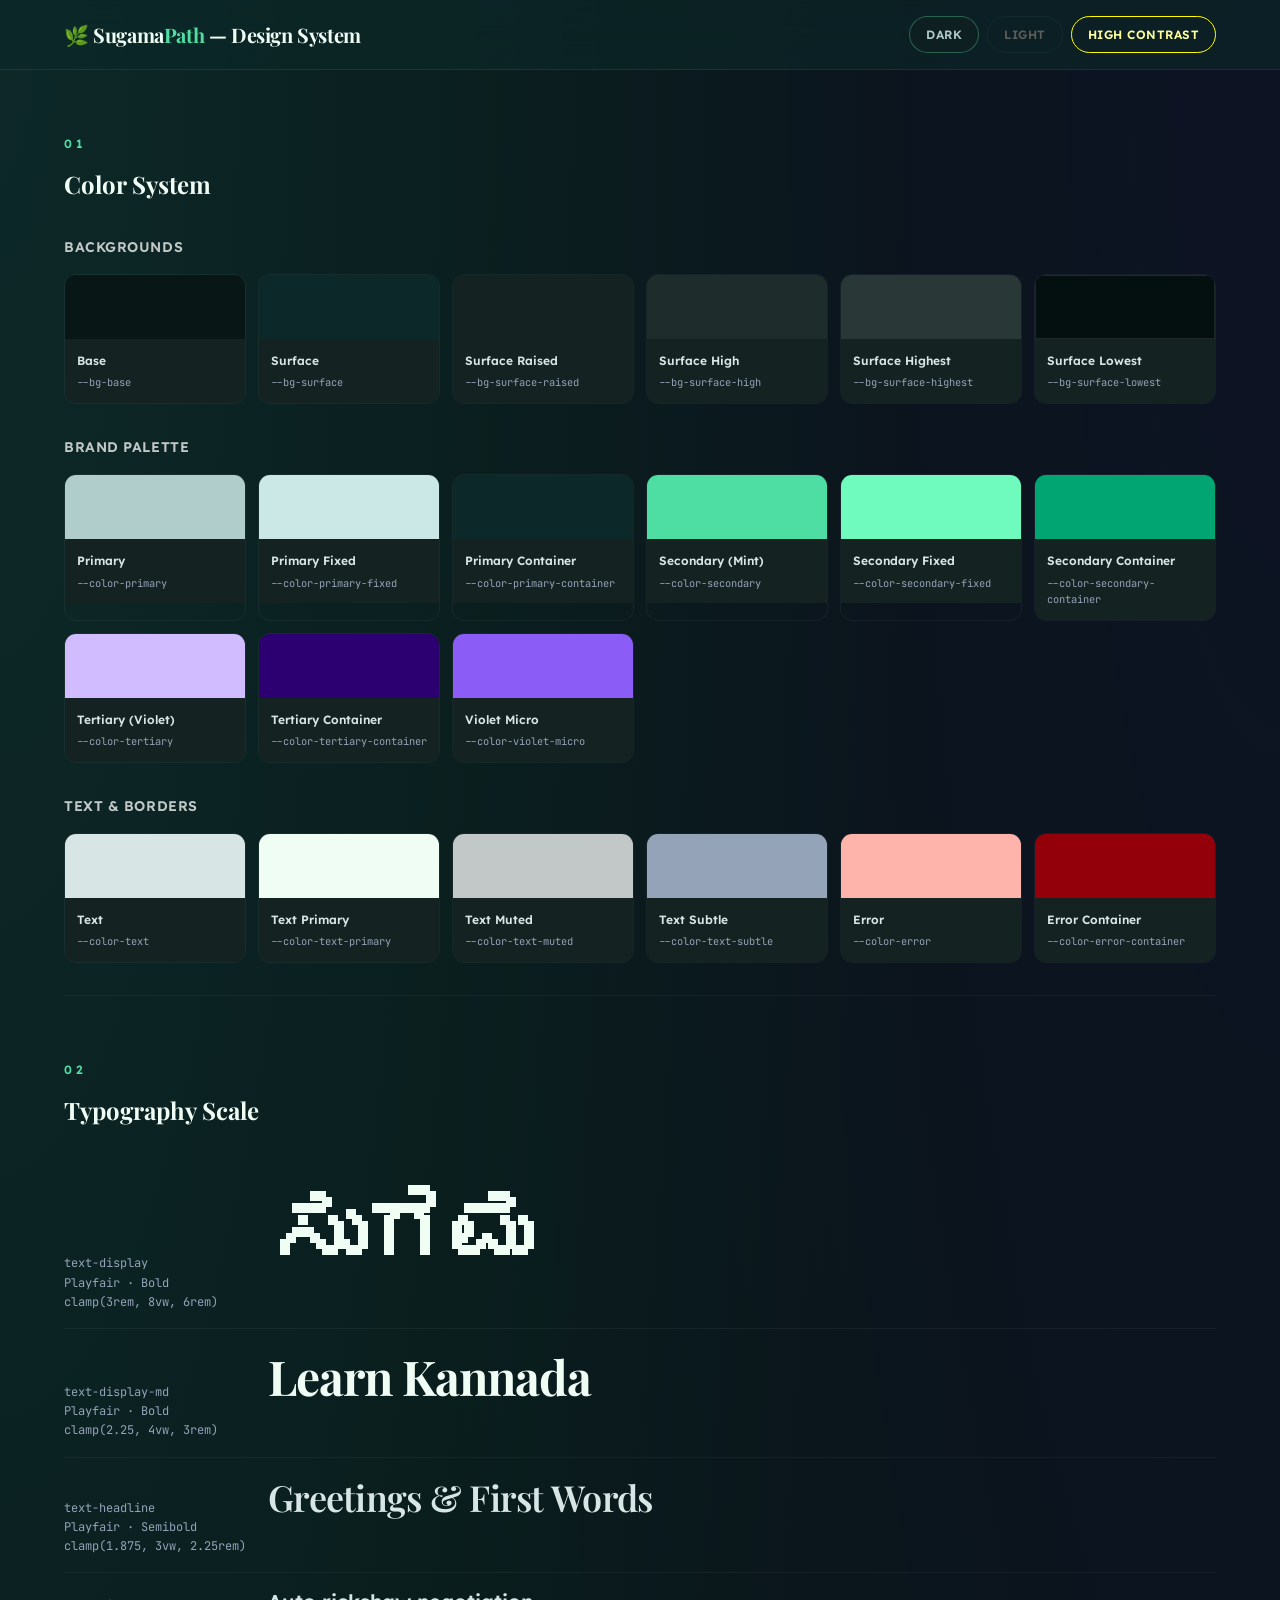
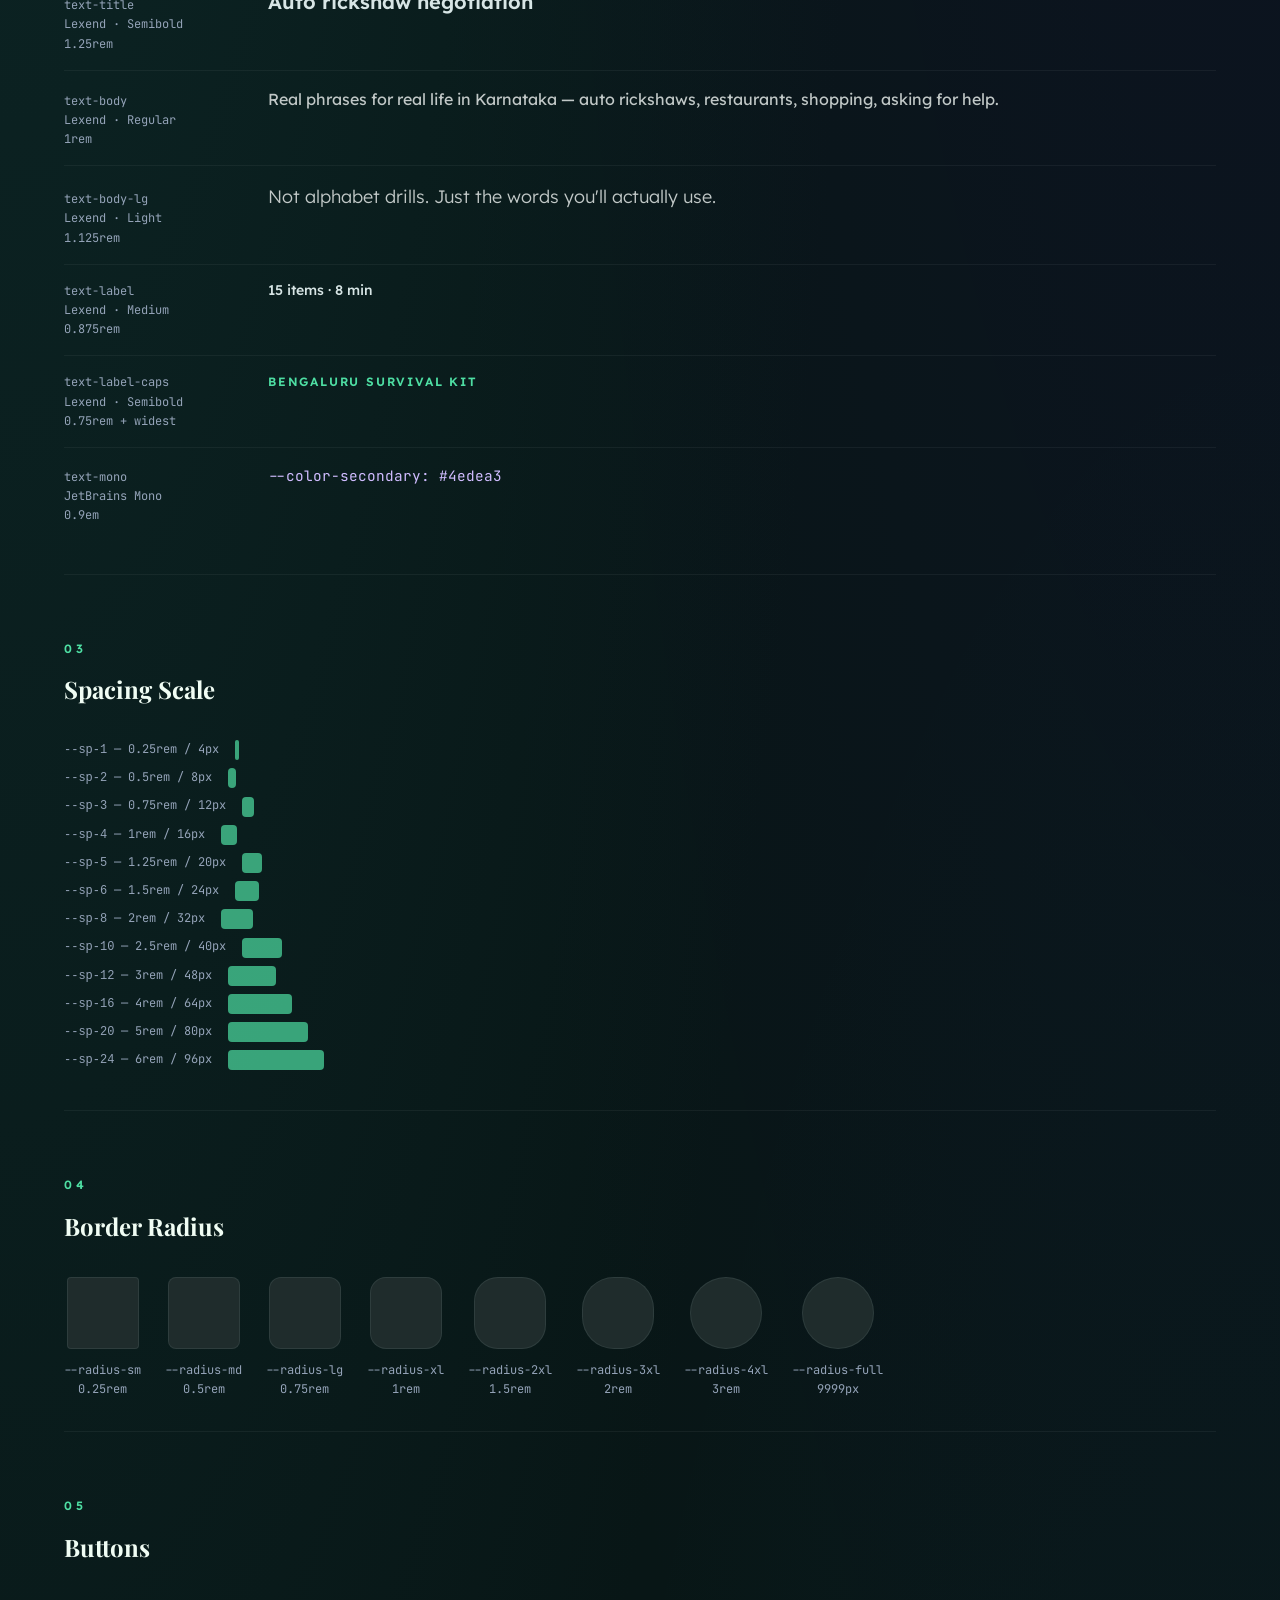
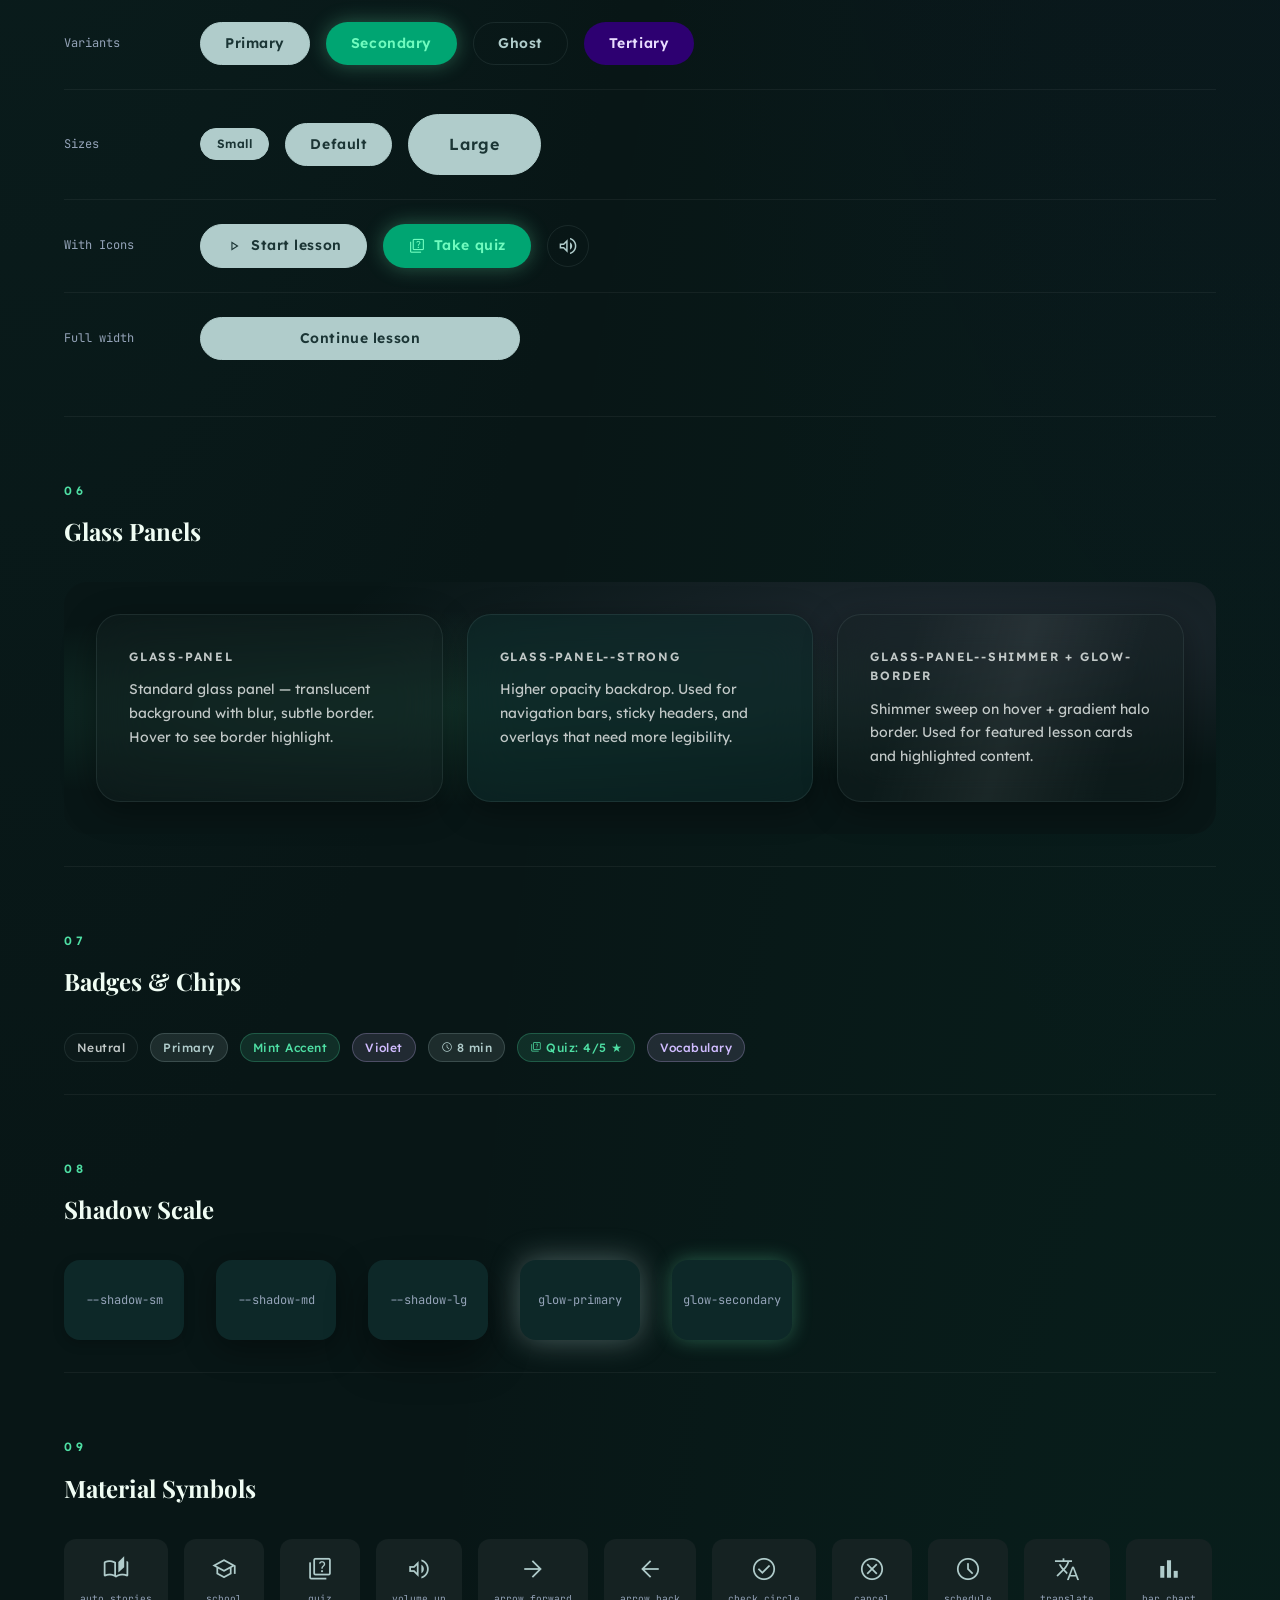
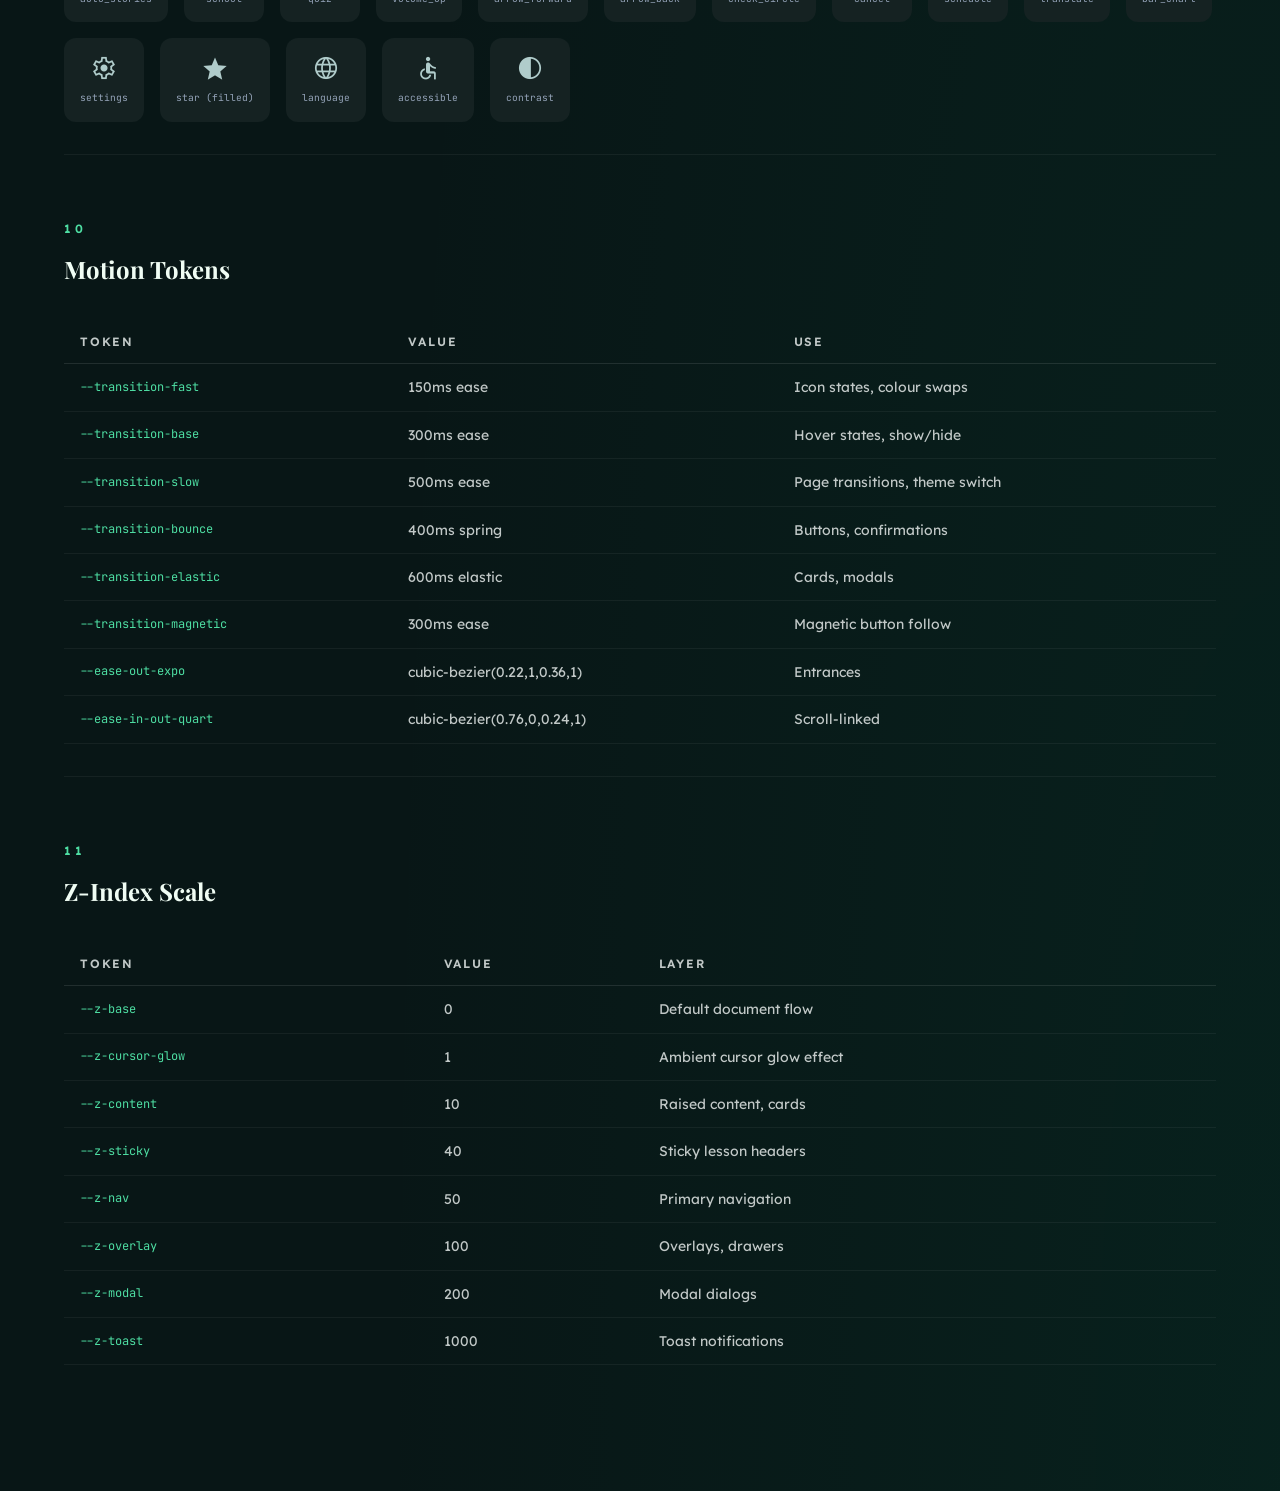
==== _design-system.html @ c5f4e452 "Phase 1: design system foundation (3 themes, glass panels, typography)" ====
<!DOCTYPE html>
<html lang="en" data-theme="dark">
<head>
  <meta charset="UTF-8" />
  <meta name="viewport" content="width=device-width, initial-scale=1.0" />
  <title>Design System — SugamaPath</title>
  <link rel="stylesheet" href="css/design-tokens.css" />
  <link rel="stylesheet" href="css/base.css" />
  <style>
    /* ── Page chrome ─────────────────────────────────────────────── */
    body {
      padding-bottom: var(--sp-24);
    }

    .ds-header {
      position: sticky;
      top: 0;
      z-index: var(--z-nav);
      background: var(--glass-bg-strong);
      backdrop-filter: blur(var(--glass-blur));
      -webkit-backdrop-filter: blur(var(--glass-blur));
      border-bottom: 1px solid var(--glass-border);
      padding: var(--sp-4) 0;
    }

    .ds-header__inner {
      display: flex;
      align-items: center;
      justify-content: space-between;
      gap: var(--sp-4);
      flex-wrap: wrap;
    }

    .ds-wordmark {
      font-family: var(--font-display);
      font-size: var(--text-xl);
      font-weight: var(--weight-bold);
      color: var(--color-text-primary);
      letter-spacing: var(--tracking-snug);
    }

    .ds-wordmark span { color: var(--color-secondary); }

    .ds-theme-switcher {
      display: flex;
      gap: var(--sp-2);
    }

    .ds-theme-btn {
      padding: var(--sp-2) var(--sp-4);
      border-radius: var(--radius-full);
      border: 1px solid var(--glass-border);
      background: transparent;
      color: var(--color-text-muted);
      font-size: var(--text-xs);
      font-weight: var(--weight-semibold);
      letter-spacing: var(--tracking-wide);
      text-transform: uppercase;
      cursor: pointer;
      transition: all var(--transition-base);
    }

    .ds-theme-btn:hover,
    .ds-theme-btn.is-active {
      background: var(--glass-bg);
      color: var(--color-primary);
      border-color: var(--glass-border-hover);
    }

    /* ── Section chrome ──────────────────────────────────────────── */
    .ds-section {
      padding: var(--sp-16) 0 var(--sp-8);
    }

    .ds-section + .ds-section {
      border-top: 1px solid var(--color-border-subtle);
    }

    .ds-section-label {
      font-size: var(--text-xs);
      font-weight: var(--weight-semibold);
      letter-spacing: var(--tracking-caps);
      text-transform: uppercase;
      color: var(--color-secondary);
      margin-bottom: var(--sp-3);
    }

    .ds-section-title {
      font-family: var(--font-display);
      font-size: var(--text-2xl);
      font-weight: var(--weight-bold);
      color: var(--color-text-primary);
      margin-bottom: var(--sp-8);
    }

    /* ── Color swatches ──────────────────────────────────────────── */
    .ds-swatch-grid {
      display: grid;
      grid-template-columns: repeat(auto-fill, minmax(160px, 1fr));
      gap: var(--sp-3);
    }

    .ds-swatch {
      border-radius: var(--radius-lg);
      overflow: hidden;
      border: 1px solid var(--color-border-subtle);
    }

    .ds-swatch__color {
      height: 64px;
    }

    .ds-swatch__info {
      padding: var(--sp-3);
      background: var(--bg-surface-raised);
    }

    .ds-swatch__name {
      font-size: var(--text-xs);
      font-weight: var(--weight-semibold);
      color: var(--color-text);
      margin-bottom: var(--sp-1);
      white-space: nowrap;
      overflow: hidden;
      text-overflow: ellipsis;
    }

    .ds-swatch__var {
      font-family: var(--font-mono);
      font-size: 0.65rem;
      color: var(--color-text-subtle);
    }

    /* ── Type scale ──────────────────────────────────────────────── */
    .ds-type-row {
      display: grid;
      grid-template-columns: 180px 1fr;
      align-items: baseline;
      gap: var(--sp-6);
      padding: var(--sp-4) 0;
      border-bottom: 1px solid var(--color-border-subtle);
    }

    .ds-type-row:last-child { border-bottom: none; }

    .ds-type-meta {
      font-family: var(--font-mono);
      font-size: var(--text-xs);
      color: var(--color-text-subtle);
      white-space: nowrap;
    }

    /* ── Spacing ─────────────────────────────────────────────────── */
    .ds-spacing-row {
      display: flex;
      align-items: center;
      gap: var(--sp-4);
      margin-bottom: var(--sp-2);
    }

    .ds-spacing-bar {
      background: var(--color-secondary);
      height: 20px;
      border-radius: var(--radius-sm);
      opacity: 0.7;
      transition: opacity var(--transition-fast);
    }

    .ds-spacing-bar:hover { opacity: 1; }

    .ds-spacing-label {
      font-family: var(--font-mono);
      font-size: var(--text-xs);
      color: var(--color-text-subtle);
      white-space: nowrap;
      min-width: 140px;
    }

    /* ── Radius ──────────────────────────────────────────────────── */
    .ds-radius-grid {
      display: flex;
      flex-wrap: wrap;
      gap: var(--sp-6);
      align-items: flex-end;
    }

    .ds-radius-item {
      display: flex;
      flex-direction: column;
      align-items: center;
      gap: var(--sp-3);
    }

    .ds-radius-box {
      width: 72px;
      height: 72px;
      background: var(--bg-surface-high);
      border: 1px solid var(--glass-border);
    }

    .ds-radius-label {
      font-family: var(--font-mono);
      font-size: var(--text-xs);
      color: var(--color-text-subtle);
      text-align: center;
    }

    /* ── Button row ──────────────────────────────────────────────── */
    .ds-row {
      display: flex;
      flex-wrap: wrap;
      gap: var(--sp-4);
      align-items: center;
      padding: var(--sp-6) 0;
      border-bottom: 1px solid var(--color-border-subtle);
    }

    .ds-row:last-child { border-bottom: none; }

    .ds-row-label {
      font-family: var(--font-mono);
      font-size: var(--text-xs);
      color: var(--color-text-subtle);
      min-width: 120px;
    }

    /* ── Glass demo panels ───────────────────────────────────────── */
    .ds-glass-grid {
      display: grid;
      grid-template-columns: repeat(auto-fill, minmax(260px, 1fr));
      gap: var(--sp-6);
    }

    .ds-glass-demo {
      padding: var(--sp-8);
    }

    .ds-glass-demo__label {
      font-size: var(--text-xs);
      font-weight: var(--weight-semibold);
      letter-spacing: var(--tracking-widest);
      text-transform: uppercase;
      color: var(--color-text-muted);
      margin-bottom: var(--sp-3);
    }

    .ds-glass-demo__body {
      font-size: var(--text-sm);
      color: var(--color-text-muted);
      line-height: var(--leading-relaxed);
    }

    /* ── Shadow scale ────────────────────────────────────────────── */
    .ds-shadow-grid {
      display: flex;
      flex-wrap: wrap;
      gap: var(--sp-8);
    }

    .ds-shadow-box {
      width: 120px;
      height: 80px;
      border-radius: var(--radius-xl);
      background: var(--bg-surface);
      display: flex;
      align-items: center;
      justify-content: center;
    }

    .ds-shadow-box span {
      font-family: var(--font-mono);
      font-size: var(--text-xs);
      color: var(--color-text-subtle);
    }

    /* ── Icon grid ───────────────────────────────────────────────── */
    .ds-icon-grid {
      display: flex;
      flex-wrap: wrap;
      gap: var(--sp-4);
    }

    .ds-icon-item {
      display: flex;
      flex-direction: column;
      align-items: center;
      gap: var(--sp-2);
      padding: var(--sp-4);
      background: var(--bg-surface-raised);
      border-radius: var(--radius-lg);
      min-width: 80px;
    }

    .ds-icon-item .material-symbols-outlined {
      font-size: 28px;
      color: var(--color-primary);
    }

    .ds-icon-item span:last-child {
      font-family: var(--font-mono);
      font-size: 0.6rem;
      color: var(--color-text-subtle);
      text-align: center;
    }

    /* ── Token table ─────────────────────────────────────────────── */
    .ds-token-table {
      width: 100%;
      border-collapse: collapse;
      font-size: var(--text-sm);
    }

    .ds-token-table th {
      text-align: left;
      padding: var(--sp-3) var(--sp-4);
      border-bottom: 1px solid var(--color-border);
      color: var(--color-text-muted);
      font-size: var(--text-xs);
      font-weight: var(--weight-semibold);
      letter-spacing: var(--tracking-widest);
      text-transform: uppercase;
    }

    .ds-token-table td {
      padding: var(--sp-3) var(--sp-4);
      border-bottom: 1px solid var(--color-border-subtle);
      color: var(--color-text-muted);
      vertical-align: middle;
    }

    .ds-token-table td:first-child {
      font-family: var(--font-mono);
      font-size: var(--text-xs);
      color: var(--color-secondary);
    }

    .ds-token-preview {
      display: inline-block;
      width: 20px;
      height: 20px;
      border-radius: var(--radius-sm);
      border: 1px solid var(--color-border-subtle);
      vertical-align: middle;
      margin-right: var(--sp-2);
    }

    /* ── Gradient backdrop for glass demos ───────────────────────── */
    .ds-glass-backdrop {
      background:
        radial-gradient(at 30% 50%, rgba(78, 222, 163, 0.15) 0%, transparent 55%),
        radial-gradient(at 80% 20%, rgba(208, 188, 255, 0.12) 0%, transparent 50%),
        var(--bg-base);
      border-radius: var(--radius-2xl);
      padding: var(--sp-8);
    }
  </style>
</head>
<body class="mesh-bg">

<a class="skip-nav" href="#ds-content">Skip to content</a>

<!-- ── Sticky header ──────────────────────────────────────────── -->
<header class="ds-header">
  <div class="container">
    <div class="ds-header__inner">
      <div class="ds-wordmark">🌿 Sugama<span>Path</span> — Design System</div>
      <div class="ds-theme-switcher" role="group" aria-label="Theme switcher">
        <button class="ds-theme-btn is-active" data-theme="dark"  id="btn-dark">Dark</button>
        <button class="ds-theme-btn"            data-theme="light" id="btn-light">Light</button>
        <button class="ds-theme-btn"            data-theme="hc"    id="btn-hc">High Contrast</button>
      </div>
    </div>
  </div>
</header>

<main id="ds-content">
  <div class="container">

    <!-- ═══════════════════════════════════════════════════════ -->
    <!-- COLORS                                                  -->
    <!-- ═══════════════════════════════════════════════════════ -->
    <section class="ds-section" aria-labelledby="sec-colors">
      <div class="ds-section-label">01</div>
      <h2 class="ds-section-title" id="sec-colors">Color System</h2>

      <h3 style="font-size:var(--text-sm);color:var(--color-text-muted);margin-bottom:var(--sp-4);font-weight:var(--weight-semibold);letter-spacing:var(--tracking-wide);text-transform:uppercase">Backgrounds</h3>
      <div class="ds-swatch-grid" style="margin-bottom:var(--sp-8)">
        <div class="ds-swatch"><div class="ds-swatch__color" style="background:var(--bg-base)"></div><div class="ds-swatch__info"><div class="ds-swatch__name">Base</div><div class="ds-swatch__var">--bg-base</div></div></div>
        <div class="ds-swatch"><div class="ds-swatch__color" style="background:var(--bg-surface)"></div><div class="ds-swatch__info"><div class="ds-swatch__name">Surface</div><div class="ds-swatch__var">--bg-surface</div></div></div>
        <div class="ds-swatch"><div class="ds-swatch__color" style="background:var(--bg-surface-raised)"></div><div class="ds-swatch__info"><div class="ds-swatch__name">Surface Raised</div><div class="ds-swatch__var">--bg-surface-raised</div></div></div>
        <div class="ds-swatch"><div class="ds-swatch__color" style="background:var(--bg-surface-high)"></div><div class="ds-swatch__info"><div class="ds-swatch__name">Surface High</div><div class="ds-swatch__var">--bg-surface-high</div></div></div>
        <div class="ds-swatch"><div class="ds-swatch__color" style="background:var(--bg-surface-highest)"></div><div class="ds-swatch__info"><div class="ds-swatch__name">Surface Highest</div><div class="ds-swatch__var">--bg-surface-highest</div></div></div>
        <div class="ds-swatch"><div class="ds-swatch__color" style="background:var(--bg-surface-lowest);border:1px solid var(--color-border)"></div><div class="ds-swatch__info"><div class="ds-swatch__name">Surface Lowest</div><div class="ds-swatch__var">--bg-surface-lowest</div></div></div>
      </div>

      <h3 style="font-size:var(--text-sm);color:var(--color-text-muted);margin-bottom:var(--sp-4);font-weight:var(--weight-semibold);letter-spacing:var(--tracking-wide);text-transform:uppercase">Brand Palette</h3>
      <div class="ds-swatch-grid" style="margin-bottom:var(--sp-8)">
        <div class="ds-swatch"><div class="ds-swatch__color" style="background:var(--color-primary)"></div><div class="ds-swatch__info"><div class="ds-swatch__name">Primary</div><div class="ds-swatch__var">--color-primary</div></div></div>
        <div class="ds-swatch"><div class="ds-swatch__color" style="background:var(--color-primary-fixed)"></div><div class="ds-swatch__info"><div class="ds-swatch__name">Primary Fixed</div><div class="ds-swatch__var">--color-primary-fixed</div></div></div>
        <div class="ds-swatch"><div class="ds-swatch__color" style="background:var(--color-primary-container)"></div><div class="ds-swatch__info"><div class="ds-swatch__name">Primary Container</div><div class="ds-swatch__var">--color-primary-container</div></div></div>
        <div class="ds-swatch"><div class="ds-swatch__color" style="background:var(--color-secondary)"></div><div class="ds-swatch__info"><div class="ds-swatch__name">Secondary (Mint)</div><div class="ds-swatch__var">--color-secondary</div></div></div>
        <div class="ds-swatch"><div class="ds-swatch__color" style="background:var(--color-secondary-fixed)"></div><div class="ds-swatch__info"><div class="ds-swatch__name">Secondary Fixed</div><div class="ds-swatch__var">--color-secondary-fixed</div></div></div>
        <div class="ds-swatch"><div class="ds-swatch__color" style="background:var(--color-secondary-container)"></div><div class="ds-swatch__info"><div class="ds-swatch__name">Secondary Container</div><div class="ds-swatch__var">--color-secondary-container</div></div></div>
        <div class="ds-swatch"><div class="ds-swatch__color" style="background:var(--color-tertiary)"></div><div class="ds-swatch__info"><div class="ds-swatch__name">Tertiary (Violet)</div><div class="ds-swatch__var">--color-tertiary</div></div></div>
        <div class="ds-swatch"><div class="ds-swatch__color" style="background:var(--color-tertiary-container)"></div><div class="ds-swatch__info"><div class="ds-swatch__name">Tertiary Container</div><div class="ds-swatch__var">--color-tertiary-container</div></div></div>
        <div class="ds-swatch"><div class="ds-swatch__color" style="background:var(--color-violet-micro)"></div><div class="ds-swatch__info"><div class="ds-swatch__name">Violet Micro</div><div class="ds-swatch__var">--color-violet-micro</div></div></div>
      </div>

      <h3 style="font-size:var(--text-sm);color:var(--color-text-muted);margin-bottom:var(--sp-4);font-weight:var(--weight-semibold);letter-spacing:var(--tracking-wide);text-transform:uppercase">Text & Borders</h3>
      <div class="ds-swatch-grid">
        <div class="ds-swatch"><div class="ds-swatch__color" style="background:var(--color-text)"></div><div class="ds-swatch__info"><div class="ds-swatch__name">Text</div><div class="ds-swatch__var">--color-text</div></div></div>
        <div class="ds-swatch"><div class="ds-swatch__color" style="background:var(--color-text-primary)"></div><div class="ds-swatch__info"><div class="ds-swatch__name">Text Primary</div><div class="ds-swatch__var">--color-text-primary</div></div></div>
        <div class="ds-swatch"><div class="ds-swatch__color" style="background:var(--color-text-muted)"></div><div class="ds-swatch__info"><div class="ds-swatch__name">Text Muted</div><div class="ds-swatch__var">--color-text-muted</div></div></div>
        <div class="ds-swatch"><div class="ds-swatch__color" style="background:var(--color-text-subtle)"></div><div class="ds-swatch__info"><div class="ds-swatch__name">Text Subtle</div><div class="ds-swatch__var">--color-text-subtle</div></div></div>
        <div class="ds-swatch"><div class="ds-swatch__color" style="background:var(--color-error)"></div><div class="ds-swatch__info"><div class="ds-swatch__name">Error</div><div class="ds-swatch__var">--color-error</div></div></div>
        <div class="ds-swatch"><div class="ds-swatch__color" style="background:var(--color-error-container)"></div><div class="ds-swatch__info"><div class="ds-swatch__name">Error Container</div><div class="ds-swatch__var">--color-error-container</div></div></div>
      </div>
    </section>

    <!-- ═══════════════════════════════════════════════════════ -->
    <!-- TYPOGRAPHY                                              -->
    <!-- ═══════════════════════════════════════════════════════ -->
    <section class="ds-section" aria-labelledby="sec-type">
      <div class="ds-section-label">02</div>
      <h2 class="ds-section-title" id="sec-type">Typography Scale</h2>

      <div class="ds-type-row">
        <div class="ds-type-meta">text-display<br>Playfair · Bold<br>clamp(3rem, 8vw, 6rem)</div>
        <div class="text-display text-primary" style="line-height:1.05">ಸುಗಮ</div>
      </div>
      <div class="ds-type-row">
        <div class="ds-type-meta">text-display-md<br>Playfair · Bold<br>clamp(2.25, 4vw, 3rem)</div>
        <div class="text-display-md text-primary">Learn Kannada</div>
      </div>
      <div class="ds-type-row">
        <div class="ds-type-meta">text-headline<br>Playfair · Semibold<br>clamp(1.875, 3vw, 2.25rem)</div>
        <div class="text-headline" style="color:var(--color-text)">Greetings & First Words</div>
      </div>
      <div class="ds-type-row">
        <div class="ds-type-meta">text-title<br>Lexend · Semibold<br>1.25rem</div>
        <div class="text-title" style="color:var(--color-text)">Auto rickshaw negotiation</div>
      </div>
      <div class="ds-type-row">
        <div class="ds-type-meta">text-body<br>Lexend · Regular<br>1rem</div>
        <div class="text-body text-muted">Real phrases for real life in Karnataka — auto rickshaws, restaurants, shopping, asking for help.</div>
      </div>
      <div class="ds-type-row">
        <div class="ds-type-meta">text-body-lg<br>Lexend · Light<br>1.125rem</div>
        <div class="text-body-lg text-muted">Not alphabet drills. Just the words you'll actually use.</div>
      </div>
      <div class="ds-type-row">
        <div class="ds-type-meta">text-label<br>Lexend · Medium<br>0.875rem</div>
        <div class="text-label" style="color:var(--color-text)">15 items · 8 min</div>
      </div>
      <div class="ds-type-row">
        <div class="ds-type-meta">text-label-caps<br>Lexend · Semibold<br>0.75rem + widest</div>
        <div class="text-label-caps" style="color:var(--color-secondary)">Bengaluru Survival Kit</div>
      </div>
      <div class="ds-type-row">
        <div class="ds-type-meta">text-mono<br>JetBrains Mono<br>0.9em</div>
        <div class="text-mono" style="color:var(--color-tertiary)">--color-secondary: #4edea3</div>
      </div>
    </section>

    <!-- ═══════════════════════════════════════════════════════ -->
    <!-- SPACING                                                 -->
    <!-- ═══════════════════════════════════════════════════════ -->
    <section class="ds-section" aria-labelledby="sec-spacing">
      <div class="ds-section-label">03</div>
      <h2 class="ds-section-title" id="sec-spacing">Spacing Scale</h2>

      <div id="spacing-rows"></div>
      <script>
        const spacings = [
          ['--sp-1',  '0.25rem', '4px'],
          ['--sp-2',  '0.5rem',  '8px'],
          ['--sp-3',  '0.75rem', '12px'],
          ['--sp-4',  '1rem',    '16px'],
          ['--sp-5',  '1.25rem', '20px'],
          ['--sp-6',  '1.5rem',  '24px'],
          ['--sp-8',  '2rem',    '32px'],
          ['--sp-10', '2.5rem',  '40px'],
          ['--sp-12', '3rem',    '48px'],
          ['--sp-16', '4rem',    '64px'],
          ['--sp-20', '5rem',    '80px'],
          ['--sp-24', '6rem',    '96px'],
        ];
        const container = document.getElementById('spacing-rows');
        spacings.forEach(([name, rem, px]) => {
          container.innerHTML += `
            <div class="ds-spacing-row">
              <div class="ds-spacing-label"><code>${name}</code> — ${rem} / ${px}</div>
              <div class="ds-spacing-bar" style="width:${rem}"></div>
            </div>
          `;
        });
      </script>
    </section>

    <!-- ═══════════════════════════════════════════════════════ -->
    <!-- RADIUS                                                  -->
    <!-- ═══════════════════════════════════════════════════════ -->
    <section class="ds-section" aria-labelledby="sec-radius">
      <div class="ds-section-label">04</div>
      <h2 class="ds-section-title" id="sec-radius">Border Radius</h2>

      <div class="ds-radius-grid">
        <div class="ds-radius-item"><div class="ds-radius-box" style="border-radius:var(--radius-sm)"></div><div class="ds-radius-label">--radius-sm<br>0.25rem</div></div>
        <div class="ds-radius-item"><div class="ds-radius-box" style="border-radius:var(--radius-md)"></div><div class="ds-radius-label">--radius-md<br>0.5rem</div></div>
        <div class="ds-radius-item"><div class="ds-radius-box" style="border-radius:var(--radius-lg)"></div><div class="ds-radius-label">--radius-lg<br>0.75rem</div></div>
        <div class="ds-radius-item"><div class="ds-radius-box" style="border-radius:var(--radius-xl)"></div><div class="ds-radius-label">--radius-xl<br>1rem</div></div>
        <div class="ds-radius-item"><div class="ds-radius-box" style="border-radius:var(--radius-2xl)"></div><div class="ds-radius-label">--radius-2xl<br>1.5rem</div></div>
        <div class="ds-radius-item"><div class="ds-radius-box" style="border-radius:var(--radius-3xl)"></div><div class="ds-radius-label">--radius-3xl<br>2rem</div></div>
        <div class="ds-radius-item"><div class="ds-radius-box" style="border-radius:var(--radius-4xl)"></div><div class="ds-radius-label">--radius-4xl<br>3rem</div></div>
        <div class="ds-radius-item"><div class="ds-radius-box" style="border-radius:var(--radius-full)"></div><div class="ds-radius-label">--radius-full<br>9999px</div></div>
      </div>
    </section>

    <!-- ═══════════════════════════════════════════════════════ -->
    <!-- BUTTONS                                                 -->
    <!-- ═══════════════════════════════════════════════════════ -->
    <section class="ds-section" aria-labelledby="sec-buttons">
      <div class="ds-section-label">05</div>
      <h2 class="ds-section-title" id="sec-buttons">Buttons</h2>

      <div class="ds-row">
        <span class="ds-row-label">Variants</span>
        <button class="btn btn--primary">Primary</button>
        <button class="btn btn--secondary">Secondary</button>
        <button class="btn btn--ghost">Ghost</button>
        <button class="btn btn--tertiary">Tertiary</button>
      </div>
      <div class="ds-row">
        <span class="ds-row-label">Sizes</span>
        <button class="btn btn--primary btn--small">Small</button>
        <button class="btn btn--primary">Default</button>
        <button class="btn btn--primary btn--large">Large</button>
      </div>
      <div class="ds-row">
        <span class="ds-row-label">With Icons</span>
        <button class="btn btn--primary">
          <span class="material-symbols-outlined" style="font-size:18px">play_arrow</span>
          Start lesson
        </button>
        <button class="btn btn--secondary">
          <span class="material-symbols-outlined" style="font-size:18px">quiz</span>
          Take quiz
        </button>
        <button class="btn btn--ghost btn--icon" aria-label="Speaker">
          <span class="material-symbols-outlined">volume_up</span>
        </button>
      </div>
      <div class="ds-row">
        <span class="ds-row-label">Full width</span>
        <button class="btn btn--primary btn--full" style="max-width:320px">Continue lesson</button>
      </div>
    </section>

    <!-- ═══════════════════════════════════════════════════════ -->
    <!-- GLASS PANELS                                            -->
    <!-- ═══════════════════════════════════════════════════════ -->
    <section class="ds-section" aria-labelledby="sec-glass">
      <div class="ds-section-label">06</div>
      <h2 class="ds-section-title" id="sec-glass">Glass Panels</h2>

      <div class="ds-glass-backdrop">
        <div class="ds-glass-grid">
          <div class="glass-panel ds-glass-demo">
            <div class="ds-glass-demo__label">glass-panel</div>
            <p class="ds-glass-demo__body">
              Standard glass panel — translucent background with blur,
              subtle border. Hover to see border highlight.
            </p>
          </div>
          <div class="glass-panel glass-panel--strong ds-glass-demo">
            <div class="ds-glass-demo__label">glass-panel--strong</div>
            <p class="ds-glass-demo__body">
              Higher opacity backdrop. Used for navigation bars, sticky
              headers, and overlays that need more legibility.
            </p>
          </div>
          <div class="glass-panel glass-panel--shimmer glow-border ds-glass-demo">
            <div class="ds-glass-demo__label">glass-panel--shimmer + glow-border</div>
            <p class="ds-glass-demo__body">
              Shimmer sweep on hover + gradient halo border. Used for
              featured lesson cards and highlighted content.
            </p>
          </div>
        </div>
      </div>
    </section>

    <!-- ═══════════════════════════════════════════════════════ -->
    <!-- BADGES                                                  -->
    <!-- ═══════════════════════════════════════════════════════ -->
    <section class="ds-section" aria-labelledby="sec-badges">
      <div class="ds-section-label">07</div>
      <h2 class="ds-section-title" id="sec-badges">Badges & Chips</h2>

      <div style="display:flex;flex-wrap:wrap;gap:var(--sp-3);align-items:center">
        <span class="badge">Neutral</span>
        <span class="badge badge--primary">Primary</span>
        <span class="badge badge--accent">Mint Accent</span>
        <span class="badge badge--tertiary">Violet</span>
        <span class="badge badge--primary">
          <span class="material-symbols-outlined" style="font-size:12px">schedule</span>
          8 min
        </span>
        <span class="badge badge--accent">
          <span class="material-symbols-outlined" style="font-size:12px">quiz</span>
          Quiz: 4/5 ★
        </span>
        <span class="badge badge--tertiary">Vocabulary</span>
      </div>
    </section>

    <!-- ═══════════════════════════════════════════════════════ -->
    <!-- SHADOWS                                                 -->
    <!-- ═══════════════════════════════════════════════════════ -->
    <section class="ds-section" aria-labelledby="sec-shadows">
      <div class="ds-section-label">08</div>
      <h2 class="ds-section-title" id="sec-shadows">Shadow Scale</h2>

      <div class="ds-shadow-grid">
        <div>
          <div class="ds-shadow-box" style="box-shadow:var(--shadow-sm)">
            <span>--shadow-sm</span>
          </div>
        </div>
        <div>
          <div class="ds-shadow-box" style="box-shadow:var(--shadow-md)">
            <span>--shadow-md</span>
          </div>
        </div>
        <div>
          <div class="ds-shadow-box" style="box-shadow:var(--shadow-lg)">
            <span>--shadow-lg</span>
          </div>
        </div>
        <div>
          <div class="ds-shadow-box" style="box-shadow:var(--shadow-glow-primary)">
            <span>glow-primary</span>
          </div>
        </div>
        <div>
          <div class="ds-shadow-box" style="box-shadow:var(--shadow-glow-secondary)">
            <span>glow-secondary</span>
          </div>
        </div>
      </div>
    </section>

    <!-- ═══════════════════════════════════════════════════════ -->
    <!-- MATERIAL SYMBOLS                                        -->
    <!-- ═══════════════════════════════════════════════════════ -->
    <section class="ds-section" aria-labelledby="sec-icons">
      <div class="ds-section-label">09</div>
      <h2 class="ds-section-title" id="sec-icons">Material Symbols</h2>

      <div class="ds-icon-grid">
        <div class="ds-icon-item"><span class="material-symbols-outlined">auto_stories</span><span>auto_stories</span></div>
        <div class="ds-icon-item"><span class="material-symbols-outlined">school</span><span>school</span></div>
        <div class="ds-icon-item"><span class="material-symbols-outlined">quiz</span><span>quiz</span></div>
        <div class="ds-icon-item"><span class="material-symbols-outlined">volume_up</span><span>volume_up</span></div>
        <div class="ds-icon-item"><span class="material-symbols-outlined">arrow_forward</span><span>arrow_forward</span></div>
        <div class="ds-icon-item"><span class="material-symbols-outlined">arrow_back</span><span>arrow_back</span></div>
        <div class="ds-icon-item"><span class="material-symbols-outlined">check_circle</span><span>check_circle</span></div>
        <div class="ds-icon-item"><span class="material-symbols-outlined">cancel</span><span>cancel</span></div>
        <div class="ds-icon-item"><span class="material-symbols-outlined">schedule</span><span>schedule</span></div>
        <div class="ds-icon-item"><span class="material-symbols-outlined">translate</span><span>translate</span></div>
        <div class="ds-icon-item"><span class="material-symbols-outlined">bar_chart</span><span>bar_chart</span></div>
        <div class="ds-icon-item"><span class="material-symbols-outlined">settings</span><span>settings</span></div>
        <div class="ds-icon-item"><span class="material-symbols-outlined filled">star</span><span>star (filled)</span></div>
        <div class="ds-icon-item"><span class="material-symbols-outlined">language</span><span>language</span></div>
        <div class="ds-icon-item"><span class="material-symbols-outlined">accessible</span><span>accessible</span></div>
        <div class="ds-icon-item"><span class="material-symbols-outlined">contrast</span><span>contrast</span></div>
      </div>
    </section>

    <!-- ═══════════════════════════════════════════════════════ -->
    <!-- MOTION REFERENCE                                        -->
    <!-- ═══════════════════════════════════════════════════════ -->
    <section class="ds-section" aria-labelledby="sec-motion">
      <div class="ds-section-label">10</div>
      <h2 class="ds-section-title" id="sec-motion">Motion Tokens</h2>

      <table class="ds-token-table">
        <thead>
          <tr>
            <th>Token</th>
            <th>Value</th>
            <th>Use</th>
          </tr>
        </thead>
        <tbody>
          <tr><td>--transition-fast</td><td>150ms ease</td><td>Icon states, colour swaps</td></tr>
          <tr><td>--transition-base</td><td>300ms ease</td><td>Hover states, show/hide</td></tr>
          <tr><td>--transition-slow</td><td>500ms ease</td><td>Page transitions, theme switch</td></tr>
          <tr><td>--transition-bounce</td><td>400ms spring</td><td>Buttons, confirmations</td></tr>
          <tr><td>--transition-elastic</td><td>600ms elastic</td><td>Cards, modals</td></tr>
          <tr><td>--transition-magnetic</td><td>300ms ease</td><td>Magnetic button follow</td></tr>
          <tr><td>--ease-out-expo</td><td>cubic-bezier(0.22,1,0.36,1)</td><td>Entrances</td></tr>
          <tr><td>--ease-in-out-quart</td><td>cubic-bezier(0.76,0,0.24,1)</td><td>Scroll-linked</td></tr>
        </tbody>
      </table>
    </section>

    <!-- ═══════════════════════════════════════════════════════ -->
    <!-- Z-INDEX                                                 -->
    <!-- ═══════════════════════════════════════════════════════ -->
    <section class="ds-section" aria-labelledby="sec-z">
      <div class="ds-section-label">11</div>
      <h2 class="ds-section-title" id="sec-z">Z-Index Scale</h2>

      <table class="ds-token-table">
        <thead>
          <tr><th>Token</th><th>Value</th><th>Layer</th></tr>
        </thead>
        <tbody>
          <tr><td>--z-base</td><td>0</td><td>Default document flow</td></tr>
          <tr><td>--z-cursor-glow</td><td>1</td><td>Ambient cursor glow effect</td></tr>
          <tr><td>--z-content</td><td>10</td><td>Raised content, cards</td></tr>
          <tr><td>--z-sticky</td><td>40</td><td>Sticky lesson headers</td></tr>
          <tr><td>--z-nav</td><td>50</td><td>Primary navigation</td></tr>
          <tr><td>--z-overlay</td><td>100</td><td>Overlays, drawers</td></tr>
          <tr><td>--z-modal</td><td>200</td><td>Modal dialogs</td></tr>
          <tr><td>--z-toast</td><td>1000</td><td>Toast notifications</td></tr>
        </tbody>
      </table>
    </section>

  </div><!-- /container -->
</main>

<script>
  /* ── Theme switcher ─────────────────────────────────────────── */
  const themeButtons = document.querySelectorAll('.ds-theme-btn');

  function setTheme(theme) {
    document.documentElement.setAttribute('data-theme', theme);
    themeButtons.forEach(btn => {
      btn.classList.toggle('is-active', btn.dataset.theme === theme);
    });
  }

  themeButtons.forEach(btn => {
    btn.addEventListener('click', () => setTheme(btn.dataset.theme));
  });

  /* Keyboard shortcut: D / L / H to cycle themes */
  document.addEventListener('keydown', e => {
    if (e.target.tagName === 'INPUT') return;
    if (e.key === 'd' || e.key === 'D') setTheme('dark');
    if (e.key === 'l' || e.key === 'L') setTheme('light');
    if (e.key === 'h' || e.key === 'H') setTheme('hc');
  });
</script>

</body>
</html>
---- css/design-tokens.css ----
/* ═══════════════════════════════════════════════════════════════════
   design-tokens.css — SugamaPath design system tokens
   Three themes via data-theme attribute on <html>
   Default (no attribute) = dark
   ═══════════════════════════════════════════════════════════════════ */

/* ═══════════════════════════════════════════════════════
   COLOR SYSTEM
   ═══════════════════════════════════════════════════════ */

:root,
[data-theme="dark"] {
  /* Backgrounds */
  --bg-base:             #081616;
  --bg-surface:          #0d2828;
  --bg-surface-raised:   #152222;
  --bg-surface-high:     #1f2c2c;
  --bg-surface-highest:  #2a3737;
  --bg-surface-lowest:   #041010;

  /* Glass effects */
  --glass-bg:           rgba(21, 34, 34, 0.4);
  --glass-bg-strong:    rgba(13, 40, 40, 0.6);
  --glass-border:       rgba(176, 204, 203, 0.1);
  --glass-border-hover: rgba(111, 251, 190, 0.3);
  --glass-blur:         24px;

  /* Primary — Pale sage */
  --color-primary:              #b0cccb;
  --color-primary-fixed:        #cbe8e7;
  --color-primary-container:    #0d2828;
  --color-on-primary:           #1b3535;
  --color-on-primary-container: #759090;

  /* Secondary — Mint accent */
  --color-secondary:              #4edea3;
  --color-secondary-fixed:        #6ffbbe;
  --color-secondary-container:    #00a572;
  --color-on-secondary:           #003824;
  --color-on-secondary-container: #00311f;

  /* Tertiary — Violet accent */
  --color-tertiary:              #d0bcff;
  --color-tertiary-fixed:        #e9ddff;
  --color-tertiary-container:    #2d0071;
  --color-on-tertiary:           #3c0091;
  --color-on-tertiary-container: #9b70ff;

  /* Violet micro accent */
  --color-violet-micro: #8B5CF6;

  /* Text */
  --color-text:         #d7e5e5;
  --color-text-primary: #F0FDF4;
  --color-text-muted:   #c1c8c7;
  --color-text-subtle:  #94A3B8;

  /* Borders */
  --color-border:          rgba(255, 255, 255, 0.1);
  --color-border-subtle:   rgba(255, 255, 255, 0.05);
  --color-outline:         #8b9291;
  --color-outline-variant: #414848;

  /* States */
  --color-error:           #ffb4ab;
  --color-error-container: #93000a;

  /* Glow effects */
  --glow-primary:   rgba(176, 204, 203, 0.4);
  --glow-secondary: rgba(111, 251, 190, 0.3);
  --glow-tertiary:  rgba(208, 188, 255, 0.3);
  --glow-violet:    rgba(139, 92, 246, 0.15);

  /* Shadows */
  --shadow-sm:            0 4px 12px rgba(0, 0, 0, 0.2);
  --shadow-md:            0 8px 32px rgba(0, 0, 0, 0.37);
  --shadow-lg:            0 20px 40px rgba(0, 0, 0, 0.4);
  --shadow-glow-secondary: 0 0 20px var(--glow-secondary);
  --shadow-glow-primary:   0 0 30px var(--glow-primary);
}

[data-theme="light"] {
  /* Backgrounds */
  --bg-base:             #FAFAF7;
  --bg-surface:          #FFFFFF;
  --bg-surface-raised:   #F5F5F0;
  --bg-surface-high:     #EFEFE9;
  --bg-surface-highest:  #E8E8E0;
  --bg-surface-lowest:   #FFFFFF;

  --glass-bg:           rgba(255, 255, 255, 0.6);
  --glass-bg-strong:    rgba(255, 255, 255, 0.85);
  --glass-border:       rgba(61, 107, 90, 0.15);
  --glass-border-hover: rgba(61, 107, 90, 0.4);
  --glass-blur:         24px;

  --color-primary:              #3D6B5A;
  --color-primary-fixed:        #2A4F40;
  --color-primary-container:    #E5EEE9;
  --color-on-primary:           #FFFFFF;
  --color-on-primary-container: #1F3D30;

  --color-secondary:              #9B5040;
  --color-secondary-fixed:        #7A3D30;
  --color-secondary-container:    #F5E0DA;
  --color-on-secondary:           #FFFFFF;
  --color-on-secondary-container: #5A2A1F;

  --color-tertiary:              #6B5B95;
  --color-tertiary-fixed:        #4A3F70;
  --color-tertiary-container:    #E8E2F2;
  --color-on-tertiary:           #FFFFFF;
  --color-on-tertiary-container: #3D2F5C;

  --color-violet-micro: #6B5B95;

  --color-text:         #1F1F1C;
  --color-text-primary: #0D0D0A;
  --color-text-muted:   #5C5C58;
  --color-text-subtle:  #8A8A85;

  --color-border:          rgba(31, 31, 28, 0.12);
  --color-border-subtle:   rgba(31, 31, 28, 0.06);
  --color-outline:         #6E6E68;
  --color-outline-variant: #C2C2BC;

  --color-error:           #B3261E;
  --color-error-container: #F9DEDC;

  --glow-primary:   rgba(61, 107, 90, 0.25);
  --glow-secondary: rgba(155, 80, 64, 0.2);
  --glow-tertiary:  rgba(107, 91, 149, 0.2);
  --glow-violet:    rgba(107, 91, 149, 0.1);

  --shadow-sm:             0 2px 8px rgba(0, 0, 0, 0.06);
  --shadow-md:             0 8px 24px rgba(0, 0, 0, 0.08);
  --shadow-lg:             0 20px 40px rgba(0, 0, 0, 0.12);
  --shadow-glow-secondary: 0 0 20px var(--glow-secondary);
  --shadow-glow-primary:   0 0 30px var(--glow-primary);
}

[data-theme="hc"] {
  --bg-base:             #000000;
  --bg-surface:          #000000;
  --bg-surface-raised:   #1A1A00;
  --bg-surface-high:     #2A2A00;
  --bg-surface-highest:  #3A3A00;
  --bg-surface-lowest:   #000000;

  --glass-bg:           rgba(0, 0, 0, 0.9);
  --glass-bg-strong:    rgba(0, 0, 0, 0.95);
  --glass-border:       #FFFF00;
  --glass-border-hover: #FFFFFF;
  --glass-blur:         0px;

  --color-primary:              #FFFF00;
  --color-primary-fixed:        #FFFFFF;
  --color-primary-container:    #1A1A00;
  --color-on-primary:           #000000;
  --color-on-primary-container: #FFFF00;

  --color-secondary:              #00FF00;
  --color-secondary-fixed:        #FFFFFF;
  --color-secondary-container:    #001A00;
  --color-on-secondary:           #000000;
  --color-on-secondary-container: #00FF00;

  --color-tertiary:              #FF00FF;
  --color-tertiary-fixed:        #FFFFFF;
  --color-tertiary-container:    #1A001A;
  --color-on-tertiary:           #000000;
  --color-on-tertiary-container: #FF00FF;

  --color-violet-micro: #FF00FF;

  --color-text:         #FFFF00;
  --color-text-primary: #FFFFFF;
  --color-text-muted:   #FFFF99;
  --color-text-subtle:  #FFFFCC;

  --color-border:          #FFFF00;
  --color-border-subtle:   #888800;
  --color-outline:         #FFFF00;
  --color-outline-variant: #888800;

  --color-error:           #FF0000;
  --color-error-container: #1A0000;

  --glow-primary:   rgba(255, 255, 0, 0.5);
  --glow-secondary: rgba(0, 255, 0, 0.5);
  --glow-tertiary:  rgba(255, 0, 255, 0.5);
  --glow-violet:    rgba(255, 0, 255, 0.3);

  --shadow-sm:             0 0 0 2px #FFFF00;
  --shadow-md:             0 0 0 3px #FFFF00;
  --shadow-lg:             0 0 0 4px #FFFF00;
  --shadow-glow-secondary: 0 0 30px var(--glow-secondary);
  --shadow-glow-primary:   0 0 30px var(--glow-primary);
}

/* ═══════════════════════════════════════════════════════
   TYPOGRAPHY
   ═══════════════════════════════════════════════════════ */
:root {
  --font-display:  'Playfair Display', 'Fraunces', Georgia, serif;
  --font-body:     'Lexend', system-ui, -apple-system, sans-serif;
  --font-mono:     'JetBrains Mono', ui-monospace, monospace;
  --font-dyslexic: 'OpenDyslexic', 'Lexend', sans-serif;
  --font-active:   var(--font-body);

  /* Fluid sizes */
  --text-xs:      0.75rem;
  --text-sm:      0.875rem;
  --text-md:      1rem;
  --text-lg:      1.125rem;
  --text-xl:      1.25rem;
  --text-2xl:     1.5rem;
  --text-3xl:     clamp(1.875rem, 3vw, 2.25rem);
  --text-4xl:     clamp(2.25rem, 4vw, 3rem);
  --text-5xl:     clamp(2.5rem, 5vw, 4rem);
  --text-display: clamp(3rem, 8vw, 6rem);

  /* Line heights */
  --leading-tight:   1.1;
  --leading-snug:    1.3;
  --leading-normal:  1.6;
  --leading-relaxed: 1.7;
  --leading-loose:   1.8;

  /* Letter spacing */
  --tracking-tight:   -0.04em;
  --tracking-snug:    -0.02em;
  --tracking-normal:   0;
  --tracking-wide:     0.04em;
  --tracking-widest:   0.15em;
  --tracking-caps:     0.3em;

  /* Weights */
  --weight-light:    300;
  --weight-regular:  400;
  --weight-medium:   500;
  --weight-semibold: 600;
  --weight-bold:     700;
}

/* ═══════════════════════════════════════════════════════
   SPACING — 4px base unit
   ═══════════════════════════════════════════════════════ */
:root {
  --sp-1:  0.25rem;
  --sp-2:  0.5rem;
  --sp-3:  0.75rem;
  --sp-4:  1rem;
  --sp-5:  1.25rem;
  --sp-6:  1.5rem;
  --sp-8:  2rem;
  --sp-10: 2.5rem;
  --sp-12: 3rem;
  --sp-16: 4rem;
  --sp-20: 5rem;
  --sp-24: 6rem;

  --stack-sm: 0.5rem;
  --stack-md: 1.5rem;
  --stack-lg: 3rem;
  --stack-xl: 5rem;

  --gutter:        clamp(1rem, 3vw, 2rem);
  --margin-page:   clamp(1.5rem, 5vw, 4rem);
  --container-max:    1280px;
  --container-narrow:  720px;

  /* Legacy aliases — keep old pages working */
  --sp-7: 1.75rem;
  --nav-height: 60px;
}

/* ═══════════════════════════════════════════════════════
   RADIUS
   ═══════════════════════════════════════════════════════ */
:root {
  --radius-sm:   0.25rem;
  --radius-md:   0.5rem;
  --radius-lg:   0.75rem;
  --radius-xl:   1rem;
  --radius-2xl:  1.5rem;
  --radius-3xl:  2rem;
  --radius-4xl:  3rem;
  --radius-full: 9999px;
}

/* ═══════════════════════════════════════════════════════
   MOTION
   ═══════════════════════════════════════════════════════ */
:root {
  --transition-fast:     150ms cubic-bezier(0.4, 0, 0.2, 1);
  --transition-base:     300ms cubic-bezier(0.4, 0, 0.2, 1);
  --transition-slow:     500ms cubic-bezier(0.4, 0, 0.2, 1);
  --transition-bounce:   400ms cubic-bezier(0.34, 1.56, 0.64, 1);
  --transition-elastic:  600ms cubic-bezier(0.23, 1, 0.32, 1);
  --transition-magnetic: 300ms cubic-bezier(0.23, 1, 0.32, 1);

  --ease-out-expo:       cubic-bezier(0.22, 1, 0.36, 1);
  --ease-in-out-quart:   cubic-bezier(0.76, 0, 0.24, 1);
}

@media (prefers-reduced-motion: reduce) {
  *, *::before, *::after {
    animation-duration: 0.01ms !important;
    animation-iteration-count: 1 !important;
    transition-duration: 0.01ms !important;
  }
}

/* ═══════════════════════════════════════════════════════
   Z-INDEX SCALE
   ═══════════════════════════════════════════════════════ */
:root {
  --z-base:         0;
  --z-cursor-glow:  1;
  --z-content:      10;
  --z-sticky:       40;
  --z-nav:          50;
  --z-overlay:      100;
  --z-modal:        200;
  --z-toast:        1000;
}
---- css/base.css ----
/* ═══════════════════════════════════════════════════════════════════
   base.css — Reset, typography, layout, glass components, buttons
   Depends on design-tokens.css being loaded first.
   ═══════════════════════════════════════════════════════════════════ */

@import url('https://fonts.googleapis.com/css2?family=Playfair+Display:ital,wght@0,400;0,600;0,700;0,800;1,400;1,600&family=Lexend:wght@300;400;500;600;700&family=Fraunces:ital,opsz,wght@0,9..144,400;0,9..144,600;0,9..144,700;1,9..144,400&family=JetBrains+Mono:wght@400;500&display=swap');
@import url('https://fonts.googleapis.com/css2?family=Material+Symbols+Outlined:opsz,wght,FILL,GRAD@20..48,100..700,0..1,-50..200&display=swap');

/* OpenDyslexic — self-hosted for accessibility */
@font-face {
  font-family: 'OpenDyslexic';
  src: url('https://cdn.jsdelivr.net/npm/open-dyslexic@1.0.3/fonts/OpenDyslexic-Regular.otf') format('opentype');
  font-weight: 400;
  font-style: normal;
  font-display: swap;
}
@font-face {
  font-family: 'OpenDyslexic';
  src: url('https://cdn.jsdelivr.net/npm/open-dyslexic@1.0.3/fonts/OpenDyslexic-Bold.otf') format('opentype');
  font-weight: 700;
  font-style: normal;
  font-display: swap;
}

/* ═══════════════════════════════════════════════════════
   RESET
   ═══════════════════════════════════════════════════════ */
*, *::before, *::after {
  box-sizing: border-box;
  margin: 0;
  padding: 0;
}

html {
  scroll-behavior: smooth;
  -webkit-font-smoothing: antialiased;
  -moz-osx-font-smoothing: grayscale;
  -webkit-text-size-adjust: 100%;
  text-rendering: optimizeLegibility;
}

body {
  font-family: var(--font-active);
  font-size: var(--text-md);
  line-height: var(--leading-normal);
  color: var(--color-text);
  background-color: var(--bg-base);
  overflow-x: hidden;
  min-height: 100vh;
  transition:
    background-color var(--transition-slow),
    color var(--transition-slow);
}

img, svg, video, canvas { display: block; max-width: 100%; }
ul[role="list"], ol[role="list"] { list-style: none; }
a { color: inherit; text-decoration: none; }
button { font: inherit; cursor: pointer; }
input, textarea, select { font: inherit; }
p { max-width: 70ch; }

/* ── Mesh gradient background ──────────────────────────────────── */
.mesh-bg {
  background-image:
    radial-gradient(at 0% 0%,   var(--bg-surface)              0%, transparent 50%),
    radial-gradient(at 100% 0%, rgba(45, 0, 113, 0.15)         0%, transparent 50%),
    radial-gradient(at 100% 100%, rgba(0, 165, 114, 0.08)      0%, transparent 50%),
    radial-gradient(at 0% 100%, var(--bg-base)                 0%, transparent 50%);
}

/* ── Selection ──────────────────────────────────────────────────── */
::selection {
  background: var(--color-primary);
  color: var(--bg-base);
}

/* ── Focus ──────────────────────────────────────────────────────── */
:focus-visible {
  outline: 2px solid var(--color-secondary);
  outline-offset: 2px;
  border-radius: var(--radius-sm);
}
:focus:not(:focus-visible) { outline: none; }

/* ── Skip nav ───────────────────────────────────────────────────── */
.skip-nav {
  position: absolute;
  left: -10000px;
  top: 0;
  background: var(--color-primary);
  color: var(--color-on-primary);
  padding: var(--sp-3) var(--sp-5);
  z-index: var(--z-modal);
  border-radius: 0 0 var(--radius-md) 0;
  font-weight: var(--weight-semibold);
  font-size: var(--text-sm);
}
.skip-nav:focus { left: 0; }

/* ── Material Symbols ───────────────────────────────────────────── */
.material-symbols-outlined {
  font-family: 'Material Symbols Outlined';
  font-weight: normal;
  font-style: normal;
  font-variation-settings: 'FILL' 0, 'wght' 300, 'GRAD' 0, 'opsz' 24;
  vertical-align: middle;
  user-select: none;
  line-height: 1;
}
.material-symbols-outlined.filled {
  font-variation-settings: 'FILL' 1, 'wght' 400, 'GRAD' 0, 'opsz' 24;
}

/* ── Dyslexic font mode ─────────────────────────────────────────── */
.font-dyslexic { --font-active: var(--font-dyslexic); }

/* ═══════════════════════════════════════════════════════
   TYPOGRAPHY CLASSES
   ═══════════════════════════════════════════════════════ */

.text-display {
  font-family: var(--font-display);
  font-size: var(--text-display);
  font-weight: var(--weight-bold);
  line-height: var(--leading-tight);
  letter-spacing: var(--tracking-tight);
}

.text-display-md {
  font-family: var(--font-display);
  font-size: var(--text-4xl);
  font-weight: var(--weight-bold);
  line-height: var(--leading-snug);
  letter-spacing: var(--tracking-snug);
}

.text-headline {
  font-family: var(--font-display);
  font-size: var(--text-3xl);
  font-weight: var(--weight-semibold);
  line-height: var(--leading-snug);
  letter-spacing: var(--tracking-snug);
}

.text-title {
  font-family: var(--font-body);
  font-size: var(--text-xl);
  font-weight: var(--weight-semibold);
  line-height: var(--leading-snug);
}

.text-body {
  font-family: var(--font-body);
  font-size: var(--text-md);
  font-weight: var(--weight-regular);
  line-height: var(--leading-normal);
}

.text-body-lg {
  font-family: var(--font-body);
  font-size: var(--text-lg);
  font-weight: var(--weight-light);
  line-height: var(--leading-relaxed);
}

.text-label {
  font-family: var(--font-body);
  font-size: var(--text-sm);
  font-weight: var(--weight-medium);
  line-height: var(--leading-snug);
}

.text-label-caps {
  font-family: var(--font-body);
  font-size: var(--text-xs);
  font-weight: var(--weight-semibold);
  letter-spacing: var(--tracking-widest);
  text-transform: uppercase;
}

.text-mono {
  font-family: var(--font-mono);
  font-size: 0.9em;
}

/* Color helpers */
.text-primary { color: var(--color-text-primary); }
.text-muted   { color: var(--color-text-muted); }
.text-subtle  { color: var(--color-text-subtle); }
.text-accent  { color: var(--color-secondary); }
.text-tertiary { color: var(--color-tertiary); }

/* ═══════════════════════════════════════════════════════
   LAYOUT
   ═══════════════════════════════════════════════════════ */

.container {
  width: 100%;
  max-width: var(--container-max);
  margin-inline: auto;
  padding-inline: var(--margin-page);
}

.container-narrow {
  width: 100%;
  max-width: var(--container-narrow);
  margin-inline: auto;
  padding-inline: var(--margin-page);
}

/* Screen-reader only */
.sr-only {
  position: absolute;
  width: 1px; height: 1px;
  padding: 0; margin: -1px;
  overflow: hidden;
  clip: rect(0, 0, 0, 0);
  white-space: nowrap;
  border: 0;
}

/* ═══════════════════════════════════════════════════════
   GLASS PANELS — signature visual component
   ═══════════════════════════════════════════════════════ */

.glass-panel {
  background: var(--glass-bg);
  backdrop-filter: blur(var(--glass-blur));
  -webkit-backdrop-filter: blur(var(--glass-blur));
  border: 1px solid var(--glass-border);
  box-shadow: var(--shadow-md);
  border-radius: var(--radius-2xl);
  position: relative;
  overflow: hidden;
  transition:
    border-color var(--transition-base),
    box-shadow var(--transition-base),
    transform var(--transition-base);
}

.glass-panel:hover {
  border-color: var(--glass-border-hover);
}

.glass-panel--strong {
  background: var(--glass-bg-strong);
}

.glass-panel--sm {
  border-radius: var(--radius-xl);
}

.glass-panel--lg {
  border-radius: var(--radius-3xl);
}

/* Shimmer animation */
.glass-panel--shimmer::after {
  content: '';
  position: absolute;
  inset: -100%;
  background: linear-gradient(
    105deg,
    transparent 0%,
    transparent 40%,
    rgba(255, 255, 255, 0.06) 50%,
    transparent 60%,
    transparent 100%
  );
  pointer-events: none;
  z-index: 1;
}

.glass-panel--shimmer:hover::after {
  animation: shimmer-sweep 900ms ease forwards;
}

@keyframes shimmer-sweep {
  from { transform: translateX(-100%) rotate(15deg); }
  to   { transform: translateX(200%) rotate(15deg); }
}

/* Glow border — gradient halo on hover */
.glow-border {
  position: relative;
}
.glow-border::before {
  content: '';
  position: absolute;
  inset: -1px;
  background: linear-gradient(
    135deg,
    var(--color-secondary),
    transparent 40%,
    transparent 60%,
    var(--color-tertiary)
  );
  border-radius: inherit;
  opacity: 0;
  transition: opacity var(--transition-slow);
  z-index: -1;
}
.glow-border:hover::before { opacity: 1; }

/* Glow drop shadows */
.glow-sm { box-shadow: var(--shadow-glow-primary); }
.glow-md { box-shadow: var(--shadow-glow-secondary); }

/* ═══════════════════════════════════════════════════════
   BUTTONS
   ═══════════════════════════════════════════════════════ */

.btn {
  display: inline-flex;
  align-items: center;
  justify-content: center;
  gap: var(--sp-2);
  padding: var(--sp-3) var(--sp-6);
  font-family: var(--font-body);
  font-size: var(--text-sm);
  font-weight: var(--weight-semibold);
  letter-spacing: var(--tracking-wide);
  line-height: 1.2;
  border-radius: var(--radius-full);
  border: 1px solid transparent;
  cursor: pointer;
  transition: all var(--transition-base);
  text-decoration: none;
  white-space: nowrap;
  user-select: none;
}

.btn:active { transform: scale(0.97); }

.btn--primary {
  background: var(--color-primary);
  color: var(--color-on-primary);
  border-color: var(--color-primary);
}
.btn--primary:hover {
  box-shadow: var(--shadow-glow-primary);
  transform: translateY(-2px);
}

.btn--secondary {
  background: var(--color-secondary-container);
  color: var(--color-secondary-fixed);
  border-color: transparent;
  box-shadow: var(--shadow-glow-secondary);
}
.btn--secondary:hover {
  transform: translateY(-2px);
  box-shadow: 0 0 32px var(--glow-secondary);
}

.btn--ghost {
  background: transparent;
  color: var(--color-primary);
  border-color: var(--glass-border);
}
.btn--ghost:hover {
  background: var(--glass-bg);
  border-color: var(--glass-border-hover);
}

.btn--tertiary {
  background: var(--color-tertiary-container);
  color: var(--color-tertiary-fixed);
  border-color: transparent;
}
.btn--tertiary:hover {
  transform: translateY(-2px);
  box-shadow: 0 0 24px var(--glow-tertiary);
}

.btn--large {
  padding: var(--sp-5) var(--sp-10);
  font-size: var(--text-md);
}

.btn--small {
  padding: var(--sp-2) var(--sp-4);
  font-size: var(--text-xs);
}

.btn--icon {
  padding: var(--sp-3);
  border-radius: var(--radius-full);
  width: 42px;
  height: 42px;
}

.btn--full {
  width: 100%;
  justify-content: center;
}

/* Magnetic — JS adds transform on mouse proximity */
.btn--magnetic {
  display: inline-block;
  transition: transform var(--transition-magnetic);
  will-change: transform;
}

/* ═══════════════════════════════════════════════════════
   BADGES / CHIPS
   ═══════════════════════════════════════════════════════ */

.badge {
  display: inline-flex;
  align-items: center;
  gap: var(--sp-1);
  padding: var(--sp-1) var(--sp-3);
  font-size: var(--text-xs);
  font-weight: var(--weight-medium);
  letter-spacing: var(--tracking-wide);
  border-radius: var(--radius-full);
  border: 1px solid var(--glass-border);
  background: var(--glass-bg);
  color: var(--color-text-muted);
  white-space: nowrap;
}

.badge--primary {
  background: rgba(176, 204, 203, 0.12);
  color: var(--color-primary);
  border-color: rgba(176, 204, 203, 0.2);
}

.badge--accent {
  background: rgba(78, 222, 163, 0.12);
  color: var(--color-secondary);
  border-color: rgba(78, 222, 163, 0.25);
}

.badge--tertiary {
  background: rgba(208, 188, 255, 0.12);
  color: var(--color-tertiary);
  border-color: rgba(208, 188, 255, 0.25);
}

/* ═══════════════════════════════════════════════════════
   DIVIDER
   ═══════════════════════════════════════════════════════ */

.divider {
  height: 1px;
  background: var(--color-border);
}

.divider--subtle {
  background: var(--color-border-subtle);
}

/* ═══════════════════════════════════════════════════════
   SCROLL REVEAL — .reveal → .is-visible
   ═══════════════════════════════════════════════════════ */

.reveal {
  opacity: 0;
  transform: translateY(24px);
  transition:
    opacity  var(--transition-slow) var(--ease-out-expo),
    transform var(--transition-slow) var(--ease-out-expo);
}

.reveal.is-visible {
  opacity: 1;
  transform: translateY(0);
}

.reveal--up    { transform: translateY(24px); }
.reveal--left  { transform: translateX(-24px); }
.reveal--right { transform: translateX(24px); }
.reveal--scale { transform: scale(0.95); }

.reveal--delay-1.is-visible { transition-delay: 100ms; }
.reveal--delay-2.is-visible { transition-delay: 200ms; }
.reveal--delay-3.is-visible { transition-delay: 300ms; }
.reveal--delay-4.is-visible { transition-delay: 400ms; }
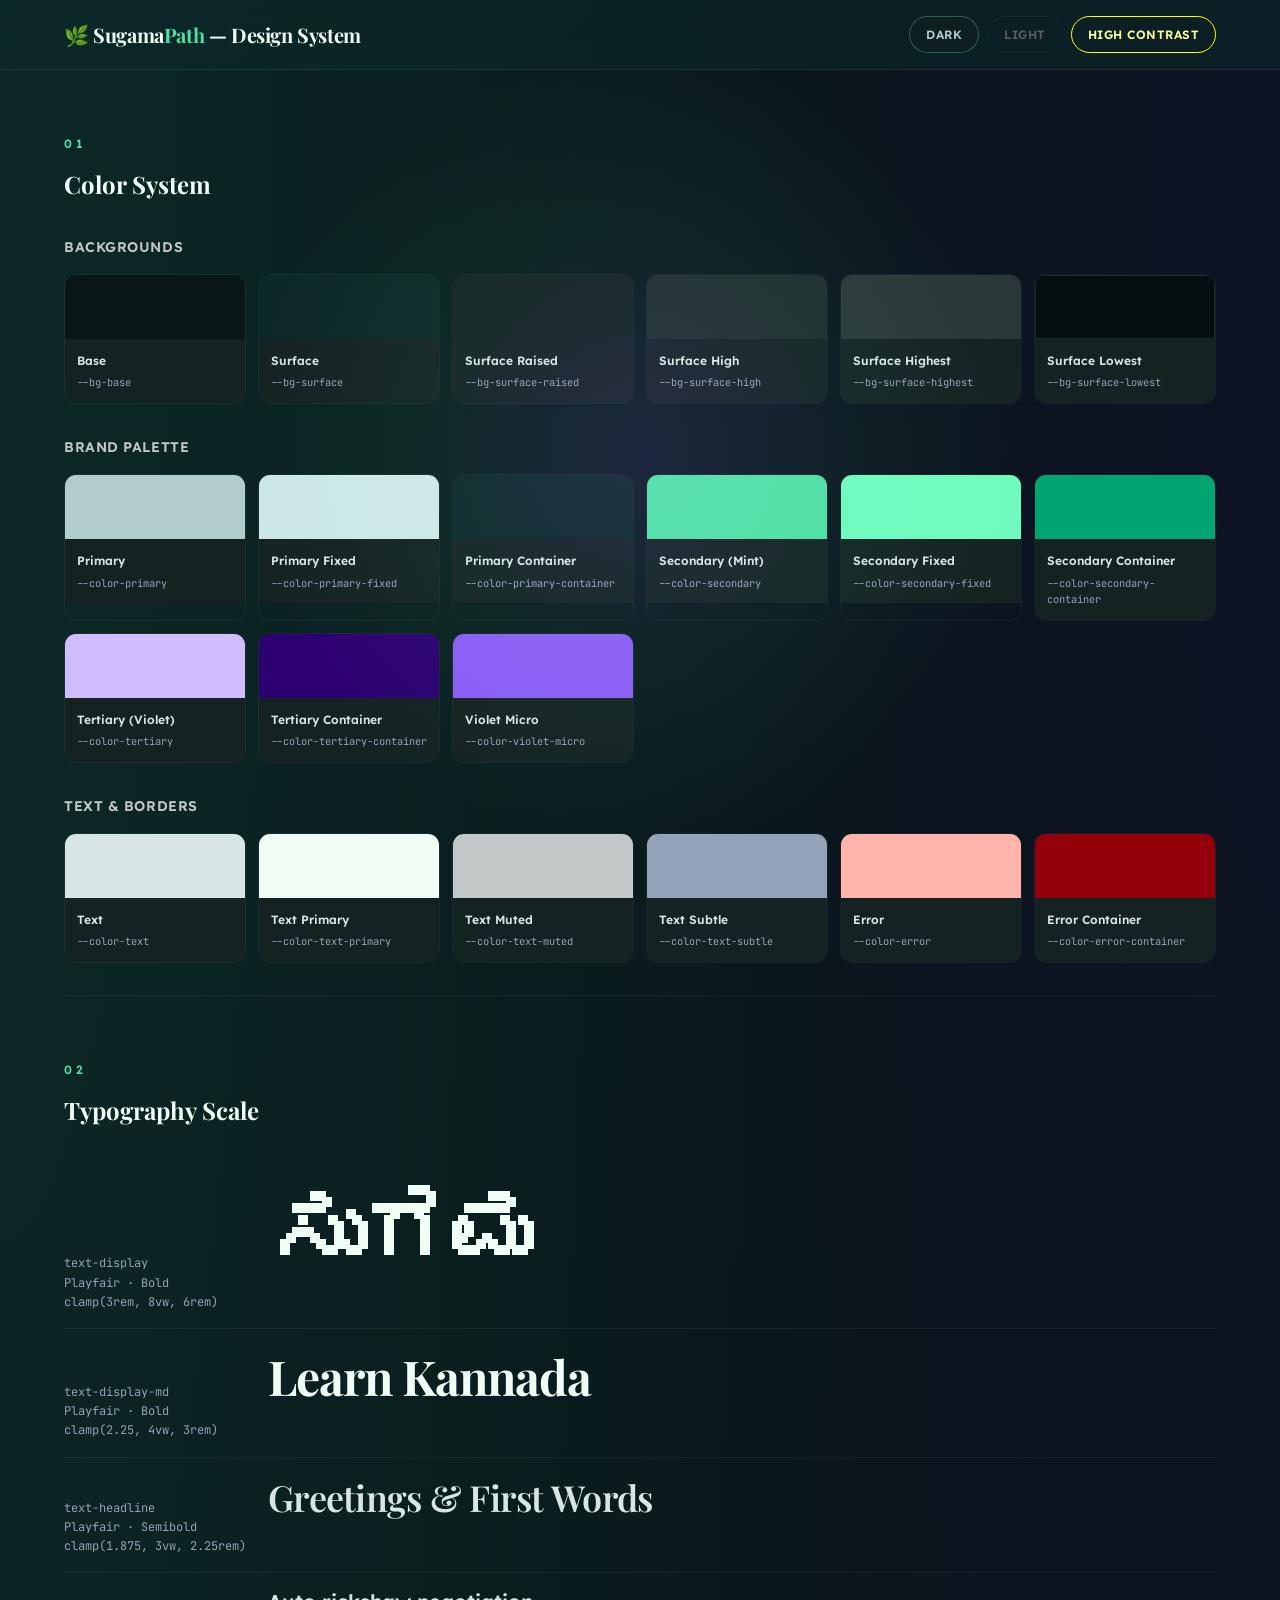
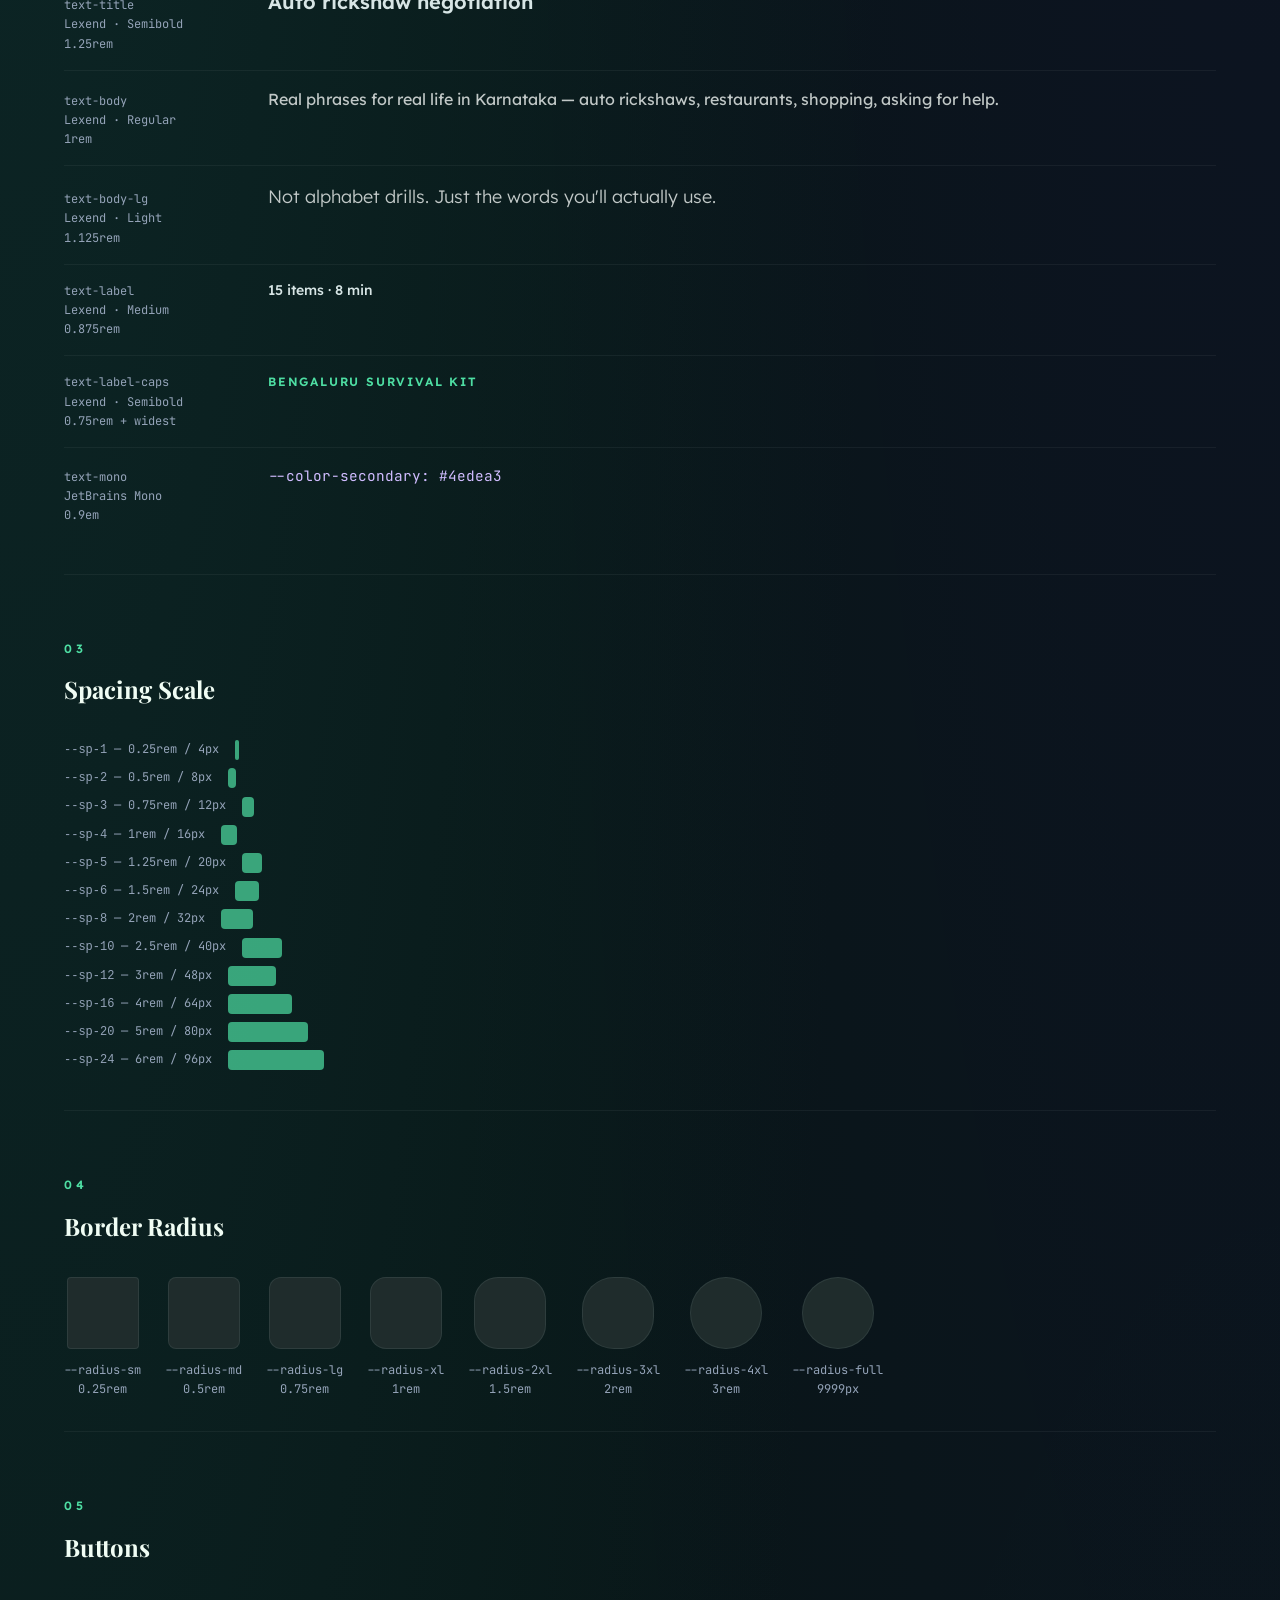
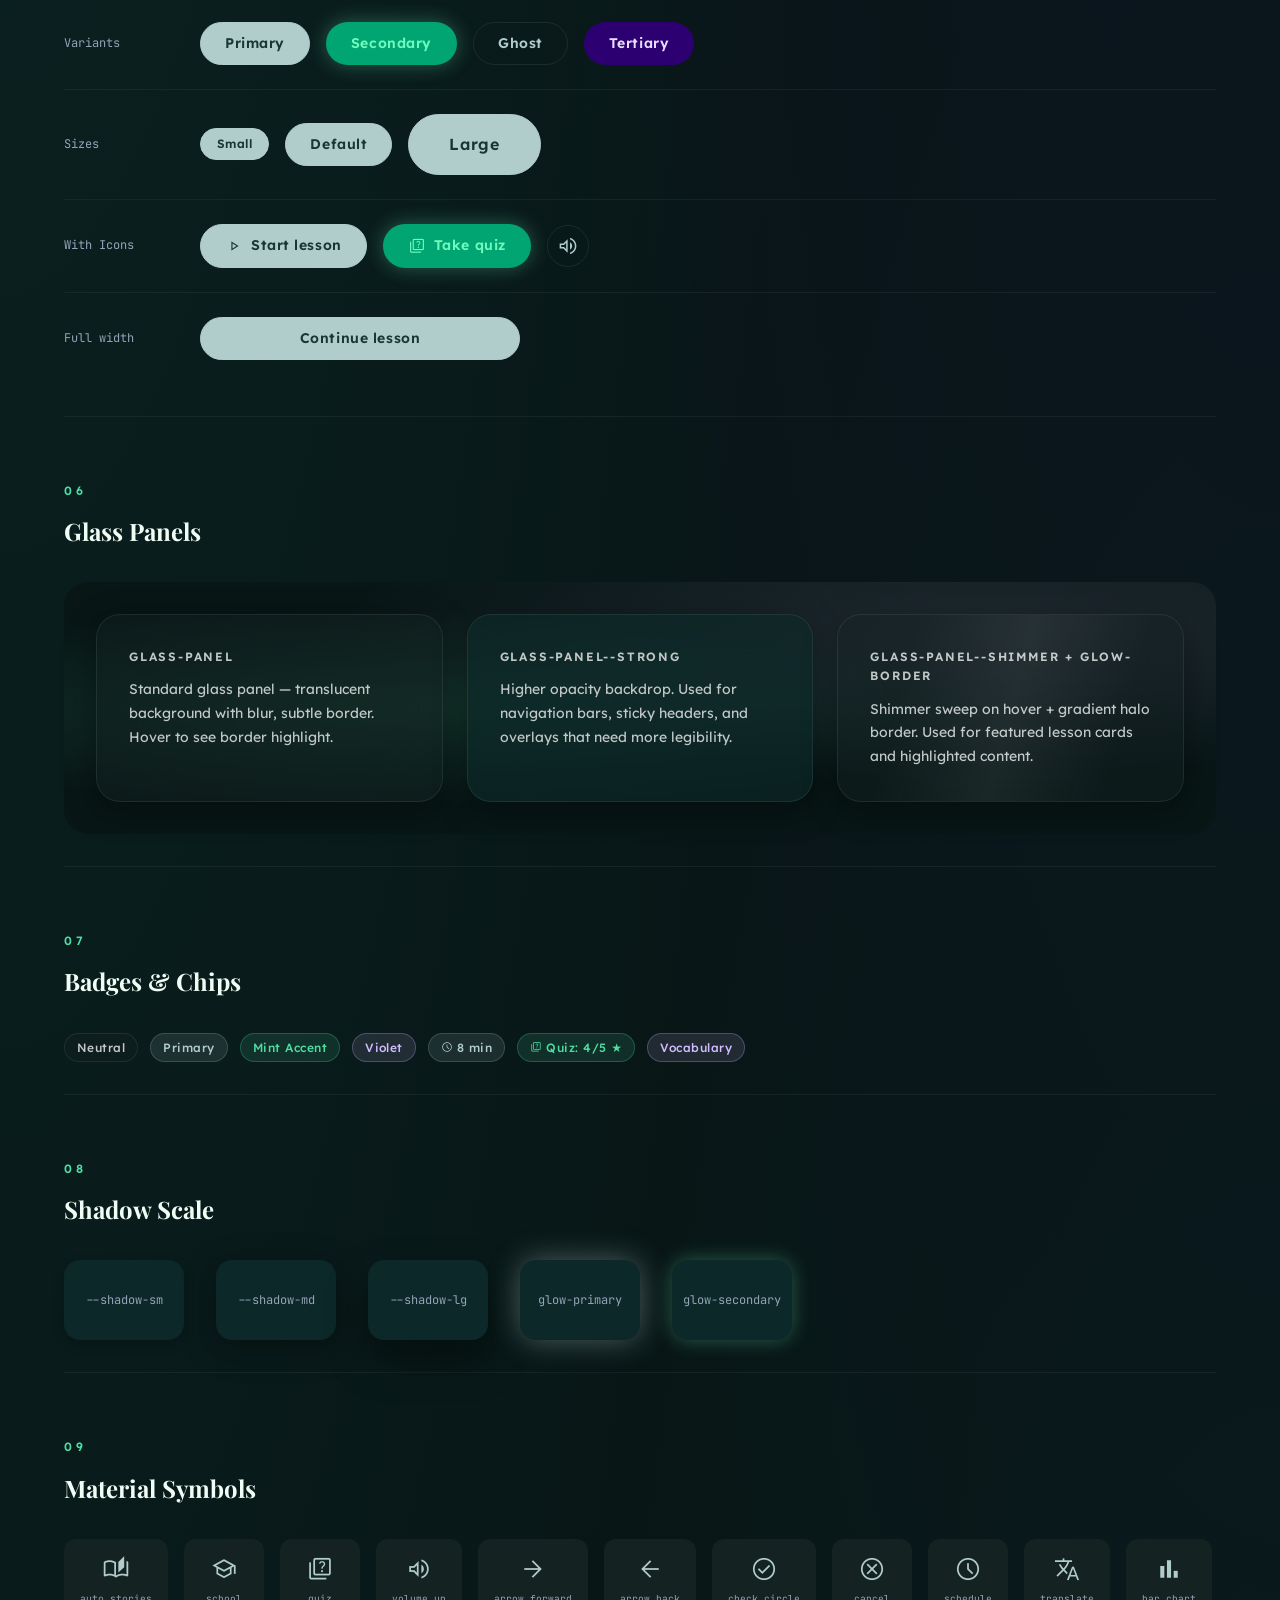
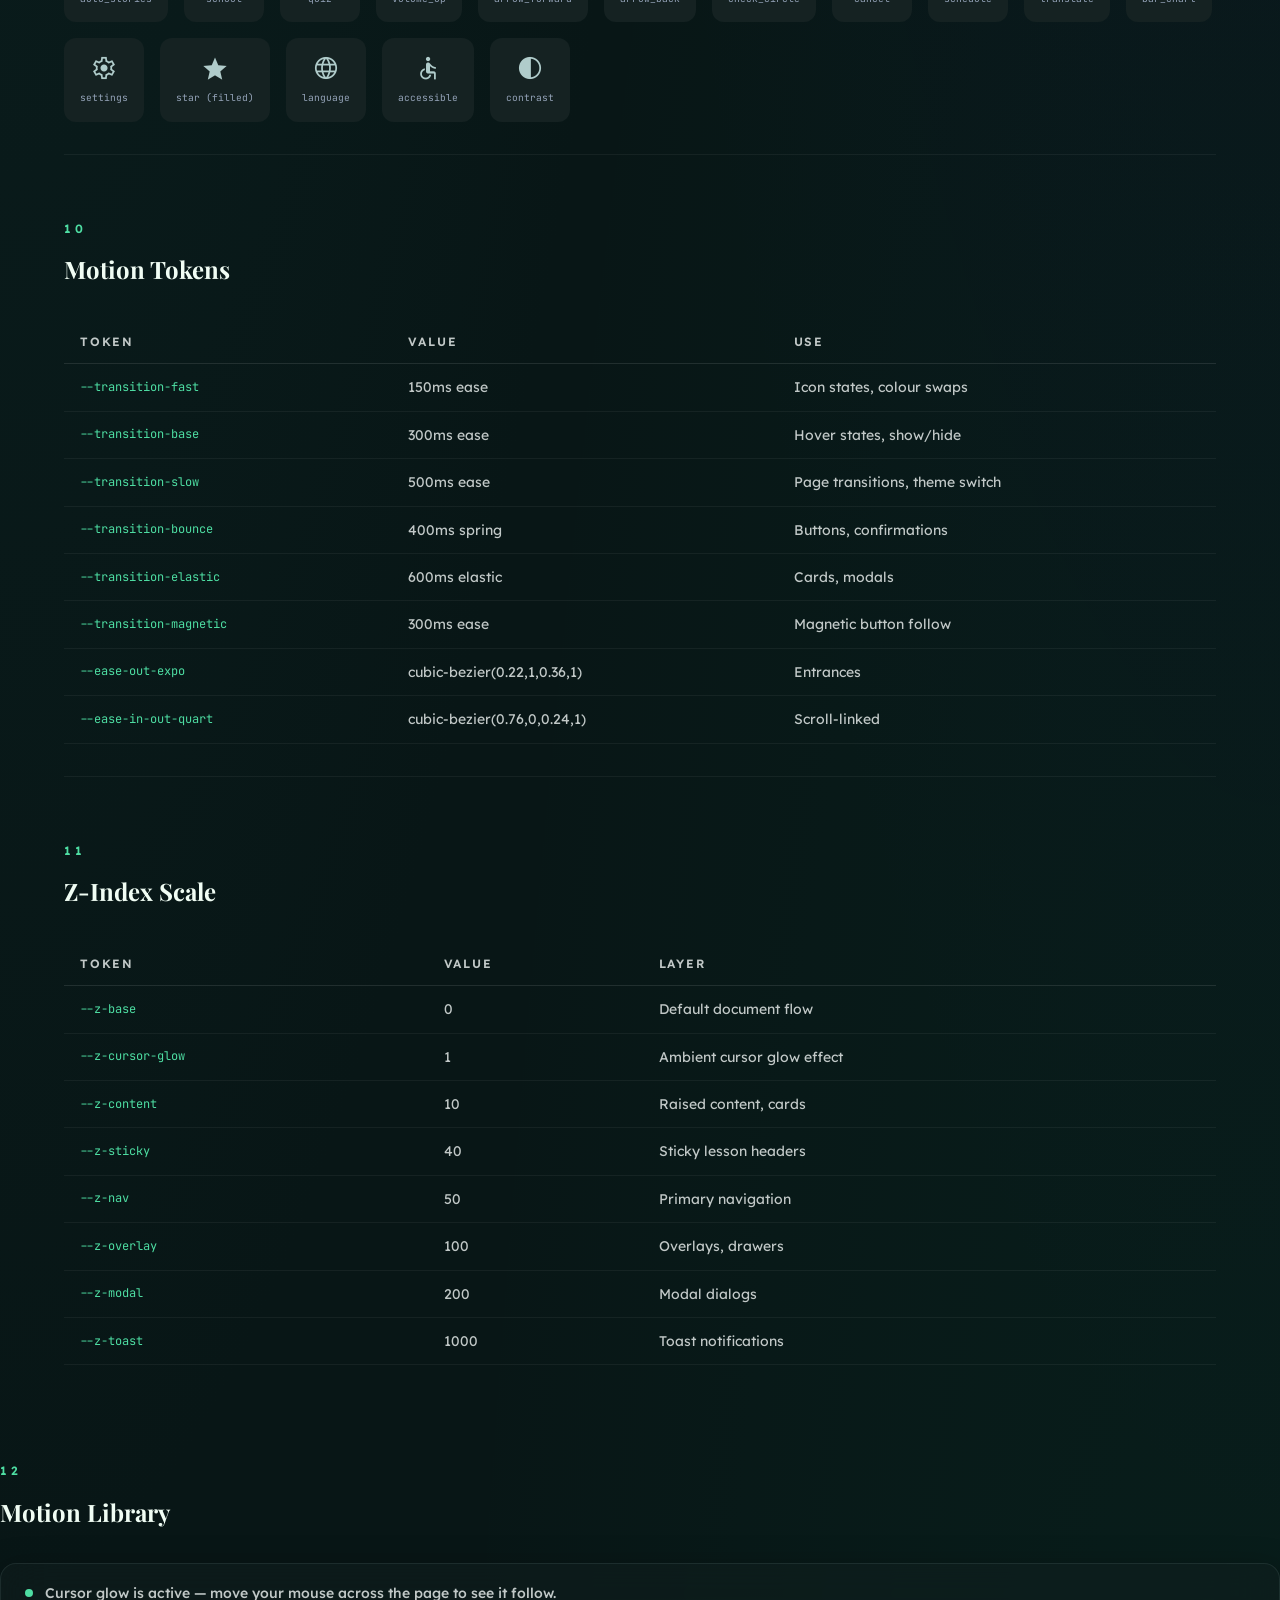
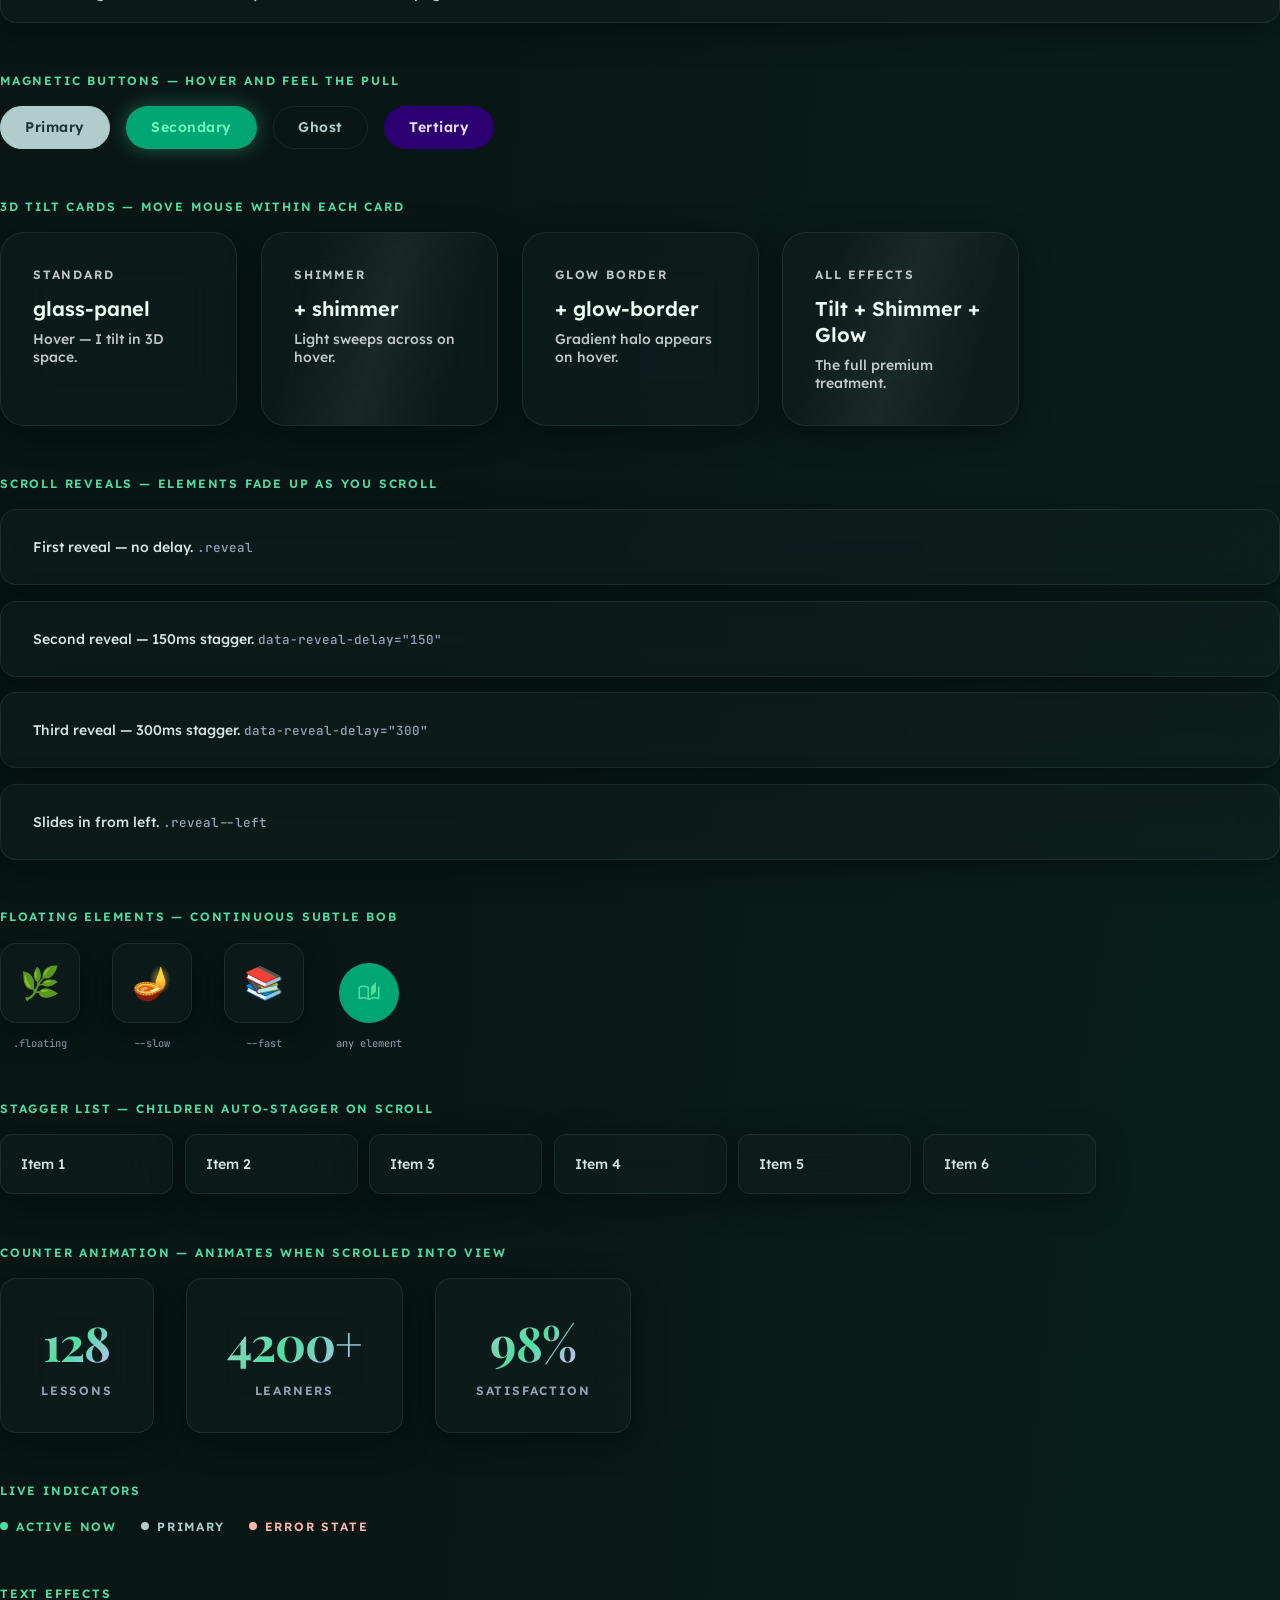
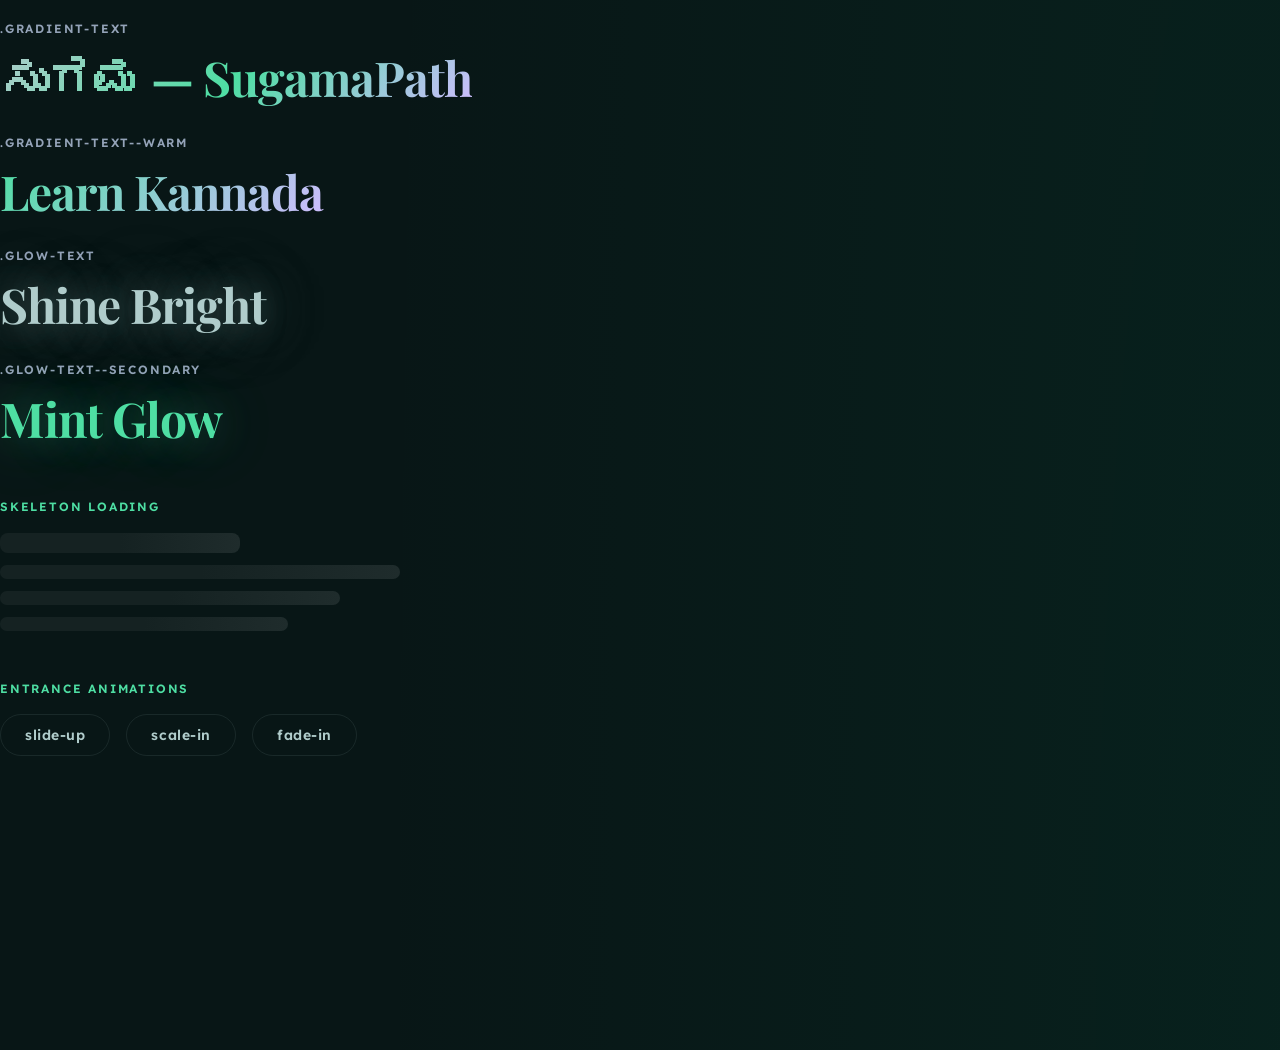
==== commit 21b3828d: "Phase 2: motion library (cursor glow, magnetic, tilt, reveals, counters)" ====
--- a/_design-system.html
+++ b/_design-system.html
@@ -6,6 +6,7 @@
   <title>Design System — SugamaPath</title>
   <link rel="stylesheet" href="css/design-tokens.css" />
   <link rel="stylesheet" href="css/base.css" />
+  <link rel="stylesheet" href="css/motion.css" />
   <style>
     /* ── Page chrome ─────────────────────────────────────────────── */
     body {
@@ -730,6 +731,200 @@
     </section>
 
   </div><!-- /container -->
+
+  <!-- ═══════════════════════════════════════════════════════ -->
+  <!-- MOTION LIBRARY                                          -->
+  <!-- ═══════════════════════════════════════════════════════ -->
+  <section class="ds-section container" aria-labelledby="sec-motion-lib" style="padding-top:var(--sp-16);padding-bottom:var(--sp-24)">
+    <div class="ds-section-label">12</div>
+    <h2 class="ds-section-title" id="sec-motion-lib">Motion Library</h2>
+
+    <!-- Cursor glow note -->
+    <div class="glass-panel" style="padding:var(--sp-5) var(--sp-6);margin-bottom:var(--sp-12);border-radius:var(--radius-xl);display:flex;align-items:center;gap:var(--sp-3)">
+      <span class="pulse-dot"></span>
+      <span class="text-label" style="color:var(--color-text-muted)">
+        Cursor glow is active — move your mouse across the page to see it follow.
+      </span>
+    </div>
+
+    <!-- Magnetic buttons -->
+    <h3 class="text-label-caps" style="color:var(--color-secondary);margin-bottom:var(--sp-4)">Magnetic Buttons — hover and feel the pull</h3>
+    <div style="display:flex;flex-wrap:wrap;gap:var(--sp-4);margin-bottom:var(--sp-12)">
+      <button class="btn btn--primary btn--magnetic">Primary</button>
+      <button class="btn btn--secondary btn--magnetic">Secondary</button>
+      <button class="btn btn--ghost btn--magnetic">Ghost</button>
+      <button class="btn btn--tertiary btn--magnetic">Tertiary</button>
+    </div>
+
+    <!-- Tilt cards -->
+    <h3 class="text-label-caps" style="color:var(--color-secondary);margin-bottom:var(--sp-4)">3D Tilt Cards — move mouse within each card</h3>
+    <div style="display:grid;grid-template-columns:repeat(auto-fill,minmax(220px,1fr));gap:var(--sp-6);margin-bottom:var(--sp-12)">
+      <div class="glass-panel tilt-card" style="padding:var(--sp-8)">
+        <div class="text-label-caps" style="color:var(--color-text-muted);margin-bottom:var(--sp-3)">Standard</div>
+        <div class="text-title" style="color:var(--color-text-primary);margin-bottom:var(--sp-2)">glass-panel</div>
+        <p class="text-label text-muted">Hover — I tilt in 3D space.</p>
+      </div>
+      <div class="glass-panel glass-panel--shimmer tilt-card" style="padding:var(--sp-8)">
+        <div class="text-label-caps" style="color:var(--color-text-muted);margin-bottom:var(--sp-3)">Shimmer</div>
+        <div class="text-title" style="color:var(--color-text-primary);margin-bottom:var(--sp-2)">+ shimmer</div>
+        <p class="text-label text-muted">Light sweeps across on hover.</p>
+      </div>
+      <div class="glass-panel glow-border tilt-card" style="padding:var(--sp-8)">
+        <div class="text-label-caps" style="color:var(--color-text-muted);margin-bottom:var(--sp-3)">Glow Border</div>
+        <div class="text-title" style="color:var(--color-text-primary);margin-bottom:var(--sp-2)">+ glow-border</div>
+        <p class="text-label text-muted">Gradient halo appears on hover.</p>
+      </div>
+      <div class="glass-panel glass-panel--shimmer glow-border tilt-card" style="padding:var(--sp-8)">
+        <div class="text-label-caps" style="color:var(--color-text-muted);margin-bottom:var(--sp-3)">All Effects</div>
+        <div class="text-title" style="color:var(--color-text-primary);margin-bottom:var(--sp-2)">Tilt + Shimmer + Glow</div>
+        <p class="text-label text-muted">The full premium treatment.</p>
+      </div>
+    </div>
+
+    <!-- Scroll reveals -->
+    <h3 class="text-label-caps" style="color:var(--color-secondary);margin-bottom:var(--sp-4)">Scroll Reveals — elements fade up as you scroll</h3>
+    <div style="margin-bottom:var(--sp-12)">
+      <div class="reveal glass-panel" style="padding:var(--sp-6) var(--sp-8);border-radius:var(--radius-xl);margin-bottom:var(--sp-4)">
+        <span class="text-label" style="color:var(--color-text)">First reveal — no delay. <span class="text-mono text-subtle">.reveal</span></span>
+      </div>
+      <div class="reveal glass-panel" data-reveal-delay="150" style="padding:var(--sp-6) var(--sp-8);border-radius:var(--radius-xl);margin-bottom:var(--sp-4)">
+        <span class="text-label" style="color:var(--color-text)">Second reveal — 150ms stagger. <span class="text-mono text-subtle">data-reveal-delay="150"</span></span>
+      </div>
+      <div class="reveal glass-panel" data-reveal-delay="300" style="padding:var(--sp-6) var(--sp-8);border-radius:var(--radius-xl);margin-bottom:var(--sp-4)">
+        <span class="text-label" style="color:var(--color-text)">Third reveal — 300ms stagger. <span class="text-mono text-subtle">data-reveal-delay="300"</span></span>
+      </div>
+      <div class="reveal reveal--left glass-panel" data-reveal-delay="450" style="padding:var(--sp-6) var(--sp-8);border-radius:var(--radius-xl)">
+        <span class="text-label" style="color:var(--color-text)">Slides in from left. <span class="text-mono text-subtle">.reveal--left</span></span>
+      </div>
+    </div>
+
+    <!-- Floating -->
+    <h3 class="text-label-caps" style="color:var(--color-secondary);margin-bottom:var(--sp-4)">Floating Elements — continuous subtle bob</h3>
+    <div style="display:flex;flex-wrap:wrap;gap:var(--sp-8);align-items:flex-end;margin-bottom:var(--sp-12)">
+      <div style="display:flex;flex-direction:column;align-items:center;gap:var(--sp-3)">
+        <div class="floating glass-panel" style="width:80px;height:80px;border-radius:var(--radius-xl);display:grid;place-items:center;font-size:2rem">🌿</div>
+        <span class="text-mono" style="font-size:0.65rem;color:var(--color-text-subtle)">.floating</span>
+      </div>
+      <div style="display:flex;flex-direction:column;align-items:center;gap:var(--sp-3)">
+        <div class="floating floating--slow glass-panel" style="width:80px;height:80px;border-radius:var(--radius-xl);display:grid;place-items:center;font-size:2rem">🪔</div>
+        <span class="text-mono" style="font-size:0.65rem;color:var(--color-text-subtle)">--slow</span>
+      </div>
+      <div style="display:flex;flex-direction:column;align-items:center;gap:var(--sp-3)">
+        <div class="floating floating--fast glass-panel" style="width:80px;height:80px;border-radius:var(--radius-xl);display:grid;place-items:center;font-size:2rem">📚</div>
+        <span class="text-mono" style="font-size:0.65rem;color:var(--color-text-subtle)">--fast</span>
+      </div>
+      <div style="display:flex;flex-direction:column;align-items:center;gap:var(--sp-3)">
+        <div class="floating" style="width:60px;height:60px;border-radius:var(--radius-full);background:var(--color-secondary-container);display:grid;place-items:center">
+          <span class="material-symbols-outlined" style="color:var(--color-secondary)">auto_stories</span>
+        </div>
+        <span class="text-mono" style="font-size:0.65rem;color:var(--color-text-subtle)">any element</span>
+      </div>
+    </div>
+
+    <!-- Stagger list -->
+    <h3 class="text-label-caps" style="color:var(--color-secondary);margin-bottom:var(--sp-4)">Stagger List — children auto-stagger on scroll</h3>
+    <div class="reveal-list" style="display:grid;grid-template-columns:repeat(auto-fill,minmax(160px,1fr));gap:var(--sp-3);margin-bottom:var(--sp-12)">
+      <div class="glass-panel" style="padding:var(--sp-5);border-radius:var(--radius-lg)"><div class="text-label" style="color:var(--color-text)">Item 1</div></div>
+      <div class="glass-panel" style="padding:var(--sp-5);border-radius:var(--radius-lg)"><div class="text-label" style="color:var(--color-text)">Item 2</div></div>
+      <div class="glass-panel" style="padding:var(--sp-5);border-radius:var(--radius-lg)"><div class="text-label" style="color:var(--color-text)">Item 3</div></div>
+      <div class="glass-panel" style="padding:var(--sp-5);border-radius:var(--radius-lg)"><div class="text-label" style="color:var(--color-text)">Item 4</div></div>
+      <div class="glass-panel" style="padding:var(--sp-5);border-radius:var(--radius-lg)"><div class="text-label" style="color:var(--color-text)">Item 5</div></div>
+      <div class="glass-panel" style="padding:var(--sp-5);border-radius:var(--radius-lg)"><div class="text-label" style="color:var(--color-text)">Item 6</div></div>
+    </div>
+
+    <!-- Counter -->
+    <h3 class="text-label-caps" style="color:var(--color-secondary);margin-bottom:var(--sp-4)">Counter Animation — animates when scrolled into view</h3>
+    <div style="display:flex;flex-wrap:wrap;gap:var(--sp-8);margin-bottom:var(--sp-12)">
+      <div class="glass-panel" style="padding:var(--sp-8) var(--sp-10);border-radius:var(--radius-xl);text-align:center;min-width:140px">
+        <div class="text-display-md gradient-text" style="margin-bottom:var(--sp-2)">
+          <span class="count-up" data-target="128">0</span>
+        </div>
+        <div class="text-label-caps text-subtle">Lessons</div>
+      </div>
+      <div class="glass-panel" style="padding:var(--sp-8) var(--sp-10);border-radius:var(--radius-xl);text-align:center;min-width:140px">
+        <div class="text-display-md gradient-text" style="margin-bottom:var(--sp-2)">
+          <span class="count-up" data-target="4200" data-suffix="+">0</span>
+        </div>
+        <div class="text-label-caps text-subtle">Learners</div>
+      </div>
+      <div class="glass-panel" style="padding:var(--sp-8) var(--sp-10);border-radius:var(--radius-xl);text-align:center;min-width:140px">
+        <div class="text-display-md gradient-text" style="margin-bottom:var(--sp-2)">
+          <span class="count-up" data-target="98" data-suffix="%">0</span>
+        </div>
+        <div class="text-label-caps text-subtle">Satisfaction</div>
+      </div>
+    </div>
+
+    <!-- Pulse dot -->
+    <h3 class="text-label-caps" style="color:var(--color-secondary);margin-bottom:var(--sp-4)">Live Indicators</h3>
+    <div style="display:flex;flex-wrap:wrap;gap:var(--sp-6);align-items:center;margin-bottom:var(--sp-12)">
+      <div style="display:flex;align-items:center;gap:var(--sp-2)">
+        <span class="pulse-dot"></span>
+        <span class="text-label-caps" style="color:var(--color-secondary)">Active now</span>
+      </div>
+      <div style="display:flex;align-items:center;gap:var(--sp-2)">
+        <span class="pulse-dot pulse-dot--primary"></span>
+        <span class="text-label-caps" style="color:var(--color-primary)">Primary</span>
+      </div>
+      <div style="display:flex;align-items:center;gap:var(--sp-2)">
+        <span class="pulse-dot pulse-dot--error"></span>
+        <span class="text-label-caps" style="color:var(--color-error)">Error state</span>
+      </div>
+    </div>
+
+    <!-- Text effects -->
+    <h3 class="text-label-caps" style="color:var(--color-secondary);margin-bottom:var(--sp-4)">Text Effects</h3>
+    <div style="display:flex;flex-direction:column;gap:var(--sp-6)">
+      <div>
+        <div class="text-label-caps text-subtle" style="margin-bottom:var(--sp-2)">.gradient-text</div>
+        <div class="text-display-md gradient-text">ಸುಗಮ — SugamaPath</div>
+      </div>
+      <div>
+        <div class="text-label-caps text-subtle" style="margin-bottom:var(--sp-2)">.gradient-text--warm</div>
+        <div class="text-display-md gradient-text--warm">Learn Kannada</div>
+      </div>
+      <div>
+        <div class="text-label-caps text-subtle" style="margin-bottom:var(--sp-2)">.glow-text</div>
+        <div class="text-display-md glow-text" style="color:var(--color-primary)">Shine Bright</div>
+      </div>
+      <div>
+        <div class="text-label-caps text-subtle" style="margin-bottom:var(--sp-2)">.glow-text--secondary</div>
+        <div class="text-display-md glow-text--secondary" style="color:var(--color-secondary)">Mint Glow</div>
+      </div>
+    </div>
+
+    <!-- Skeleton -->
+    <h3 class="text-label-caps" style="color:var(--color-secondary);margin:var(--sp-12) 0 var(--sp-4)">Skeleton Loading</h3>
+    <div style="display:flex;flex-direction:column;gap:var(--sp-3);max-width:400px">
+      <div class="skeleton" style="height:20px;width:60%"></div>
+      <div class="skeleton" style="height:14px;width:100%"></div>
+      <div class="skeleton" style="height:14px;width:85%"></div>
+      <div class="skeleton" style="height:14px;width:72%"></div>
+    </div>
+
+    <!-- Entrance animations -->
+    <h3 class="text-label-caps" style="color:var(--color-secondary);margin:var(--sp-12) 0 var(--sp-4)">Entrance Animations</h3>
+    <div style="display:flex;flex-wrap:wrap;gap:var(--sp-4)">
+      <button class="btn btn--ghost" id="demo-slide-up">slide-up</button>
+      <button class="btn btn--ghost" id="demo-scale-in">scale-in</button>
+      <button class="btn btn--ghost" id="demo-fade-in">fade-in</button>
+    </div>
+    <div id="entrance-demo" style="margin-top:var(--sp-6);min-height:80px"></div>
+    <script>
+      ['slide-up', 'scale-in', 'fade-in'].forEach(name => {
+        document.getElementById('demo-' + name)?.addEventListener('click', () => {
+          const demo = document.getElementById('entrance-demo');
+          demo.innerHTML = '';
+          const box = document.createElement('div');
+          box.className = 'glass-panel animate-' + name;
+          box.style.cssText = 'padding:var(--sp-5) var(--sp-6);border-radius:var(--radius-xl);max-width:320px';
+          box.innerHTML = `<span class="text-label" style="color:var(--color-text)">.animate-${name} triggered</span>`;
+          demo.appendChild(box);
+        });
+      });
+    </script>
+
+  </section>
 </main>
 
 <script>
@@ -755,6 +950,7 @@
     if (e.key === 'h' || e.key === 'H') setTheme('hc');
   });
 </script>
+<script src="js/motion.js"></script>
 
 </body>
 </html>
--- a/css/motion.css
+++ b/css/motion.css
@@ -0,0 +1,268 @@
+/* ═══════════════════════════════════════════════════════════════════
+   motion.css — SugamaPath motion library styles
+   Depends on design-tokens.css for custom properties.
+   ═══════════════════════════════════════════════════════════════════ */
+
+/* ── Cursor glow ─────────────────────────────────────────────────── */
+.cursor-glow {
+  width: 800px;
+  height: 800px;
+  background: radial-gradient(
+    circle,
+    var(--glow-violet)           0%,
+    rgba(78, 222, 163, 0.05)    40%,
+    transparent                  70%
+  );
+  position: fixed;
+  pointer-events: none;
+  z-index: var(--z-cursor-glow);
+  top: 0;
+  left: 0;
+  transform: translate(-50%, -50%);
+  will-change: transform;
+  mix-blend-mode: screen;
+}
+
+[data-theme="light"] .cursor-glow {
+  background: radial-gradient(
+    circle,
+    rgba(61, 107, 90, 0.08)     0%,
+    rgba(155, 80, 64, 0.04)    40%,
+    transparent                  70%
+  );
+  mix-blend-mode: multiply;
+}
+
+[data-theme="hc"] .cursor-glow {
+  display: none;
+}
+
+/* ── Magnetic button base ────────────────────────────────────────── */
+.btn--magnetic {
+  transition: transform var(--transition-magnetic);
+  will-change: transform;
+}
+
+/* ── Tilt card ───────────────────────────────────────────────────── */
+.tilt-card {
+  transform-style: preserve-3d;
+  transition: transform 200ms ease-out;
+  will-change: transform;
+}
+
+/* ── Scroll reveal ───────────────────────────────────────────────── */
+.reveal {
+  opacity: 0;
+  transform: translateY(40px);
+  transition:
+    opacity   1s var(--ease-out-expo),
+    transform 1s var(--ease-out-expo);
+  will-change: transform, opacity;
+}
+
+.reveal.is-visible {
+  opacity: 1;
+  transform: translateY(0);
+}
+
+/* Direction variants */
+.reveal--left  { transform: translateX(-40px); }
+.reveal--right { transform: translateX(40px);  }
+.reveal--scale { transform: scale(0.94);        }
+.reveal--fade  { transform: none;               }
+
+.reveal--left.is-visible,
+.reveal--right.is-visible,
+.reveal--scale.is-visible,
+.reveal--fade.is-visible {
+  opacity: 1;
+  transform: none;
+}
+
+/* ── Parallax ────────────────────────────────────────────────────── */
+.parallax-hero {
+  perspective: 1000px;
+  overflow: hidden;
+  position: relative;
+}
+
+.parallax-bg {
+  will-change: transform;
+}
+
+/* ── Floating animation ──────────────────────────────────────────── */
+.floating {
+  animation: float 6s ease-in-out infinite;
+  will-change: transform;
+}
+
+.floating--slow { animation-duration: 9s; }
+.floating--fast { animation-duration: 4s; }
+
+/* Phase offset so multiple floaters don't sync */
+.floating:nth-child(2) { animation-delay: -2s; }
+.floating:nth-child(3) { animation-delay: -4s; }
+.floating:nth-child(4) { animation-delay: -1s; }
+
+@keyframes float {
+  0%,  100% { transform: translateY(0px)   rotate(0deg);   }
+  33%        { transform: translateY(-16px) rotate(1.5deg); }
+  66%        { transform: translateY(-8px)  rotate(-1deg);  }
+}
+
+/* ── Stagger list — children get .reveal added by JS ────────────── */
+.reveal-list > * {
+  opacity: 0;
+  transform: translateY(20px);
+  transition:
+    opacity   0.6s var(--ease-out-expo),
+    transform 0.6s var(--ease-out-expo);
+}
+
+.reveal-list > *.is-visible {
+  opacity: 1;
+  transform: translateY(0);
+}
+
+/* ── Pulse dot — for "live" or "active" indicators ──────────────── */
+.pulse-dot {
+  display: inline-block;
+  width: 8px;
+  height: 8px;
+  border-radius: 50%;
+  background: var(--color-secondary);
+  animation: pulse-dot 2s ease-in-out infinite;
+  will-change: transform, opacity;
+}
+
+.pulse-dot--primary {
+  background: var(--color-primary);
+}
+
+.pulse-dot--error {
+  background: var(--color-error);
+}
+
+@keyframes pulse-dot {
+  0%,  100% { opacity: 1;   transform: scale(1);   }
+  50%        { opacity: 0.4; transform: scale(1.3); }
+}
+
+/* ── Glow text ───────────────────────────────────────────────────── */
+.glow-text {
+  text-shadow: 0 0 40px var(--glow-primary), 0 0 80px var(--glow-primary);
+}
+
+.glow-text--secondary {
+  text-shadow: 0 0 40px var(--glow-secondary), 0 0 80px var(--glow-secondary);
+}
+
+.glow-text--tertiary {
+  text-shadow: 0 0 40px var(--glow-tertiary), 0 0 80px var(--glow-tertiary);
+}
+
+/* ── Gradient text ───────────────────────────────────────────────── */
+.gradient-text {
+  background: linear-gradient(
+    135deg,
+    var(--color-primary)    0%,
+    var(--color-secondary) 50%,
+    var(--color-tertiary)  100%
+  );
+  -webkit-background-clip: text;
+  background-clip: text;
+  color: transparent;
+  display: inline-block;
+}
+
+.gradient-text--warm {
+  background: linear-gradient(
+    135deg,
+    var(--color-secondary) 0%,
+    var(--color-tertiary)  100%
+  );
+  -webkit-background-clip: text;
+  background-clip: text;
+  color: transparent;
+  display: inline-block;
+}
+
+/* ── Shimmer loading skeleton ────────────────────────────────────── */
+.skeleton {
+  background: linear-gradient(
+    90deg,
+    var(--bg-surface-raised) 25%,
+    var(--bg-surface-high)   50%,
+    var(--bg-surface-raised) 75%
+  );
+  background-size: 200% 100%;
+  animation: skeleton-sweep 1.5s ease-in-out infinite;
+  border-radius: var(--radius-md);
+}
+
+@keyframes skeleton-sweep {
+  from { background-position: 200% 0; }
+  to   { background-position: -200% 0; }
+}
+
+/* ── Entrance animations — for modals, toasts, drawers ──────────── */
+@keyframes slide-up {
+  from { opacity: 0; transform: translateY(24px); }
+  to   { opacity: 1; transform: translateY(0);    }
+}
+
+@keyframes slide-down {
+  from { opacity: 0; transform: translateY(-24px); }
+  to   { opacity: 1; transform: translateY(0);     }
+}
+
+@keyframes fade-in {
+  from { opacity: 0; }
+  to   { opacity: 1; }
+}
+
+@keyframes scale-in {
+  from { opacity: 0; transform: scale(0.92); }
+  to   { opacity: 1; transform: scale(1);    }
+}
+
+.animate-slide-up   { animation: slide-up   var(--transition-elastic) both; }
+.animate-slide-down { animation: slide-down var(--transition-elastic) both; }
+.animate-fade-in    { animation: fade-in    var(--transition-base)    both; }
+.animate-scale-in   { animation: scale-in   var(--transition-bounce)  both; }
+
+/* ── Reduced motion overrides ────────────────────────────────────── */
+@media (prefers-reduced-motion: reduce) {
+  .cursor-glow,
+  .floating,
+  .pulse-dot,
+  .skeleton {
+    animation: none !important;
+  }
+
+  .reveal,
+  .reveal--left,
+  .reveal--right,
+  .reveal--scale,
+  .reveal--fade,
+  .reveal-list > * {
+    opacity: 1;
+    transform: none;
+    transition: none;
+  }
+
+  .tilt-card,
+  .btn--magnetic {
+    transition: none;
+    transform: none !important;
+  }
+
+  .animate-slide-up,
+  .animate-slide-down,
+  .animate-fade-in,
+  .animate-scale-in {
+    animation: none;
+    opacity: 1;
+    transform: none;
+  }
+}
